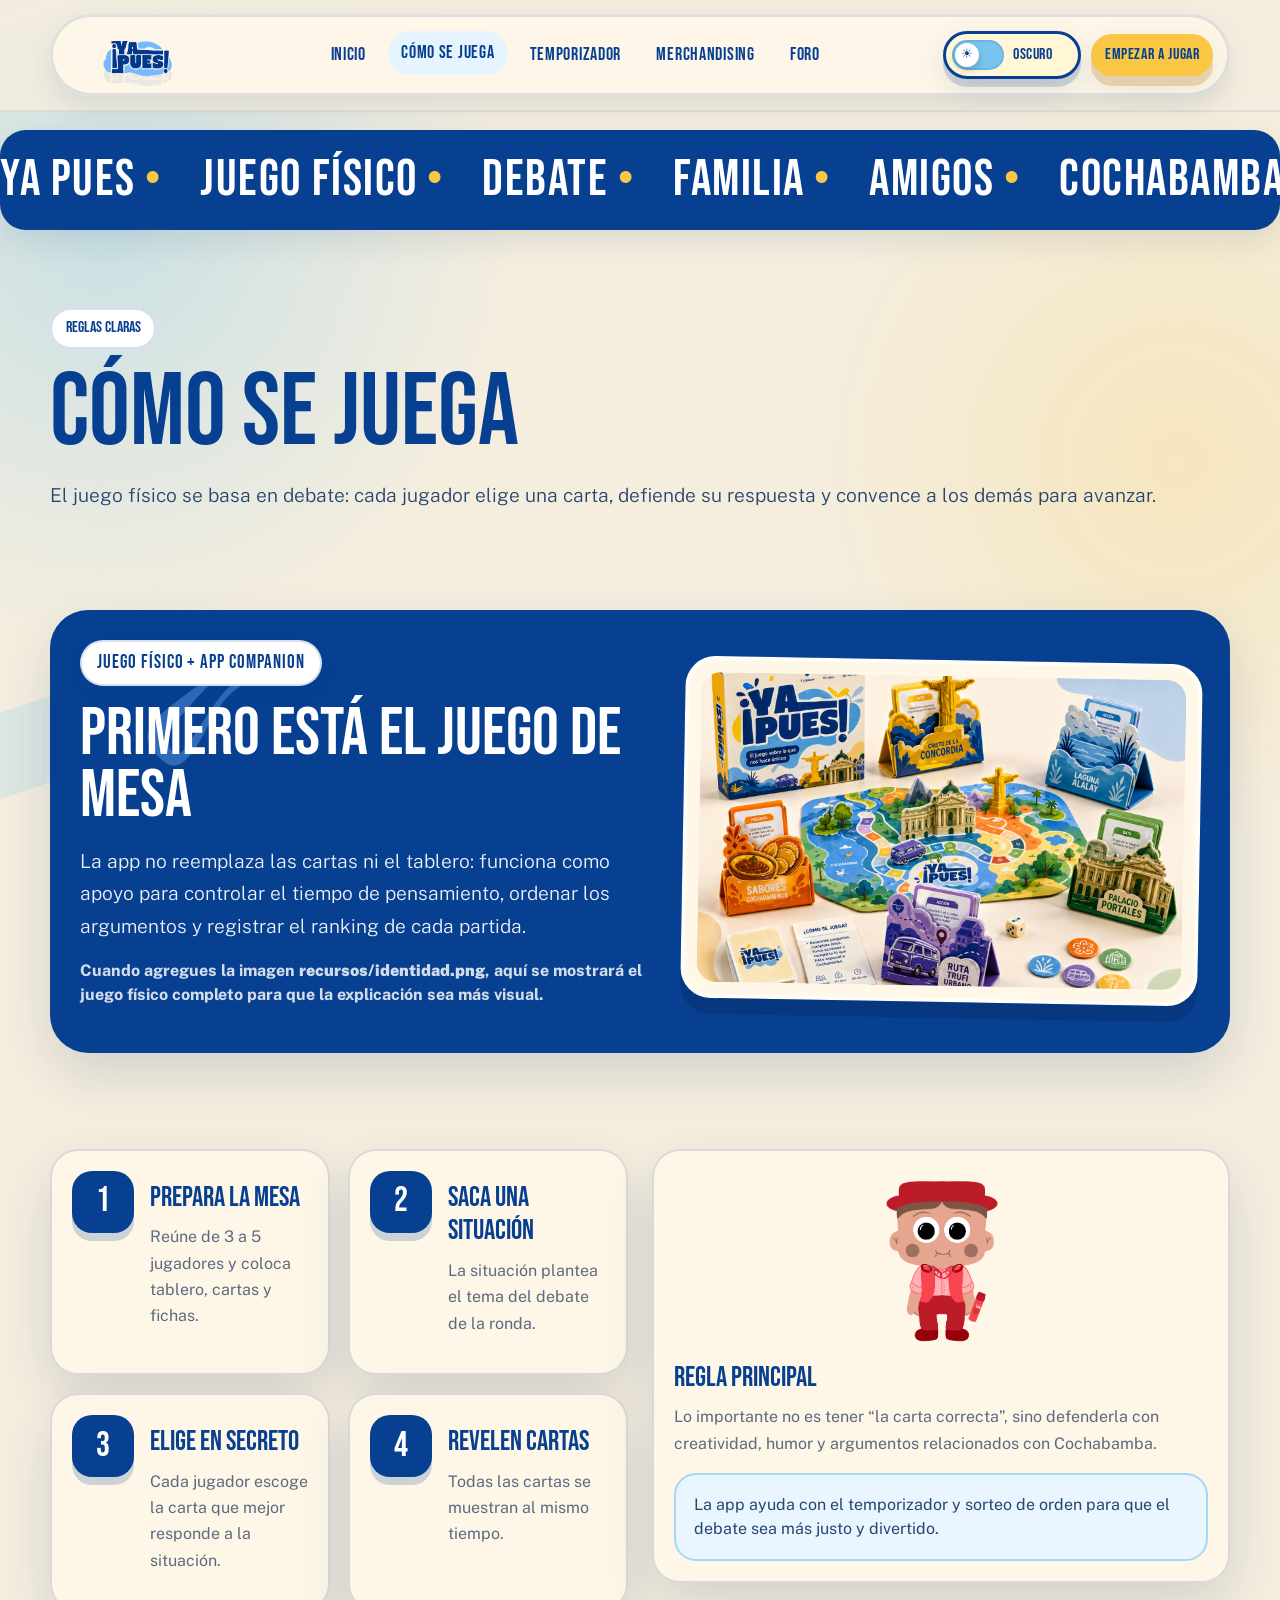
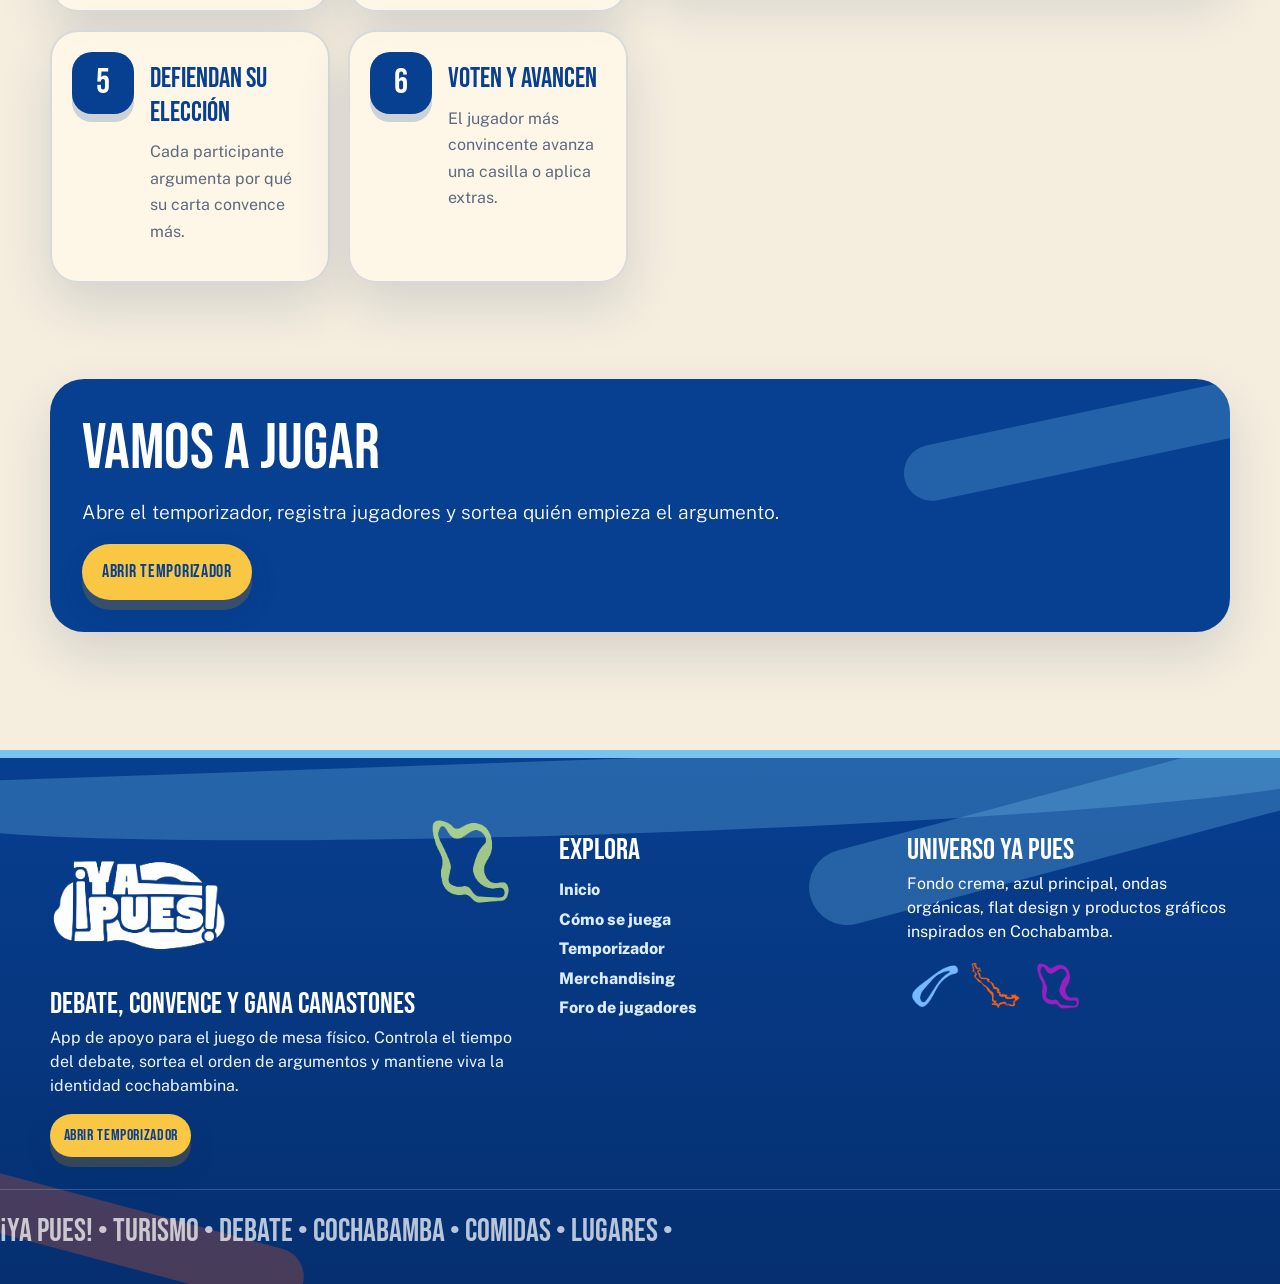
==== como-se-juega.html @ 39120cba "Corrige version final para GitHub Pages" ====
<!DOCTYPE html><html lang="es"><head><meta charset="UTF-8">
<meta name="viewport" content="width=device-width, initial-scale=1.0">
<link rel="icon" type="image/png" href="recursos/favicon.png">
<link href="https://cdn.jsdelivr.net/npm/bootstrap@5.3.3/dist/css/bootstrap.min.css" rel="stylesheet">
<link href="assets/css/style.css" rel="stylesheet">
<link href="assets/css/animations.css" rel="stylesheet">
<link href="assets/css/responsive.css" rel="stylesheet"><title>Cómo se juega | ¡Ya Pues!</title></head><body class="page-bg"><header class="site-header">
  <div class="shell">
    <nav class="navbar-yp" aria-label="Navegación principal">
      <a class="brand" href="index.html"><img src="recursos/logo.png" alt="Logo Ya Pues"></a>
      <button class="menu-toggle" data-menu-toggle type="button" aria-label="Abrir menú">Menú</button>
      <div class="nav-links" data-menu>
        <a class="nav-link-yp" href="index.html">Inicio</a>
        <a class="nav-link-yp" href="como-se-juega.html">Cómo se juega</a>
        <a class="nav-link-yp" href="simulador.html">Temporizador</a>
        <a class="nav-link-yp" href="merchandising.html">Merchandising</a>
        <a class="nav-link-yp" href="foro.html">Foro</a>
      </div>
      <div class="nav-actions">
        <button class="theme-toggle" type="button" data-theme-toggle aria-label="Cambiar modo claro u oscuro">Modo oscuro</button>
        <a class="btn-yp btn-yellow btn-small d-none d-lg-inline-flex" href="simulador.html">Empezar a jugar</a>
      </div>
    </nav>
  </div>
</header><main><div class="word-marquee" aria-hidden="true"><div class="word-marquee__track"><span>Ya Pues</span><span>Juego físico</span><span>Debate</span><span>Familia</span><span>Amigos</span><span>Cochabamba</span><span>Ya Pues</span><span>Juego físico</span><span>Debate</span><span>Familia</span><span>Amigos</span><span>Cochabamba</span></div></div>
<section class="page-hero"><div class="shell"><span class="breadcrumb-pill">Reglas claras</span><h1 class="title-xl">Cómo se juega</h1><p class="lead">El juego físico se basa en debate: cada jugador elige una carta, defiende su respuesta y convence a los demás para avanzar.</p></div></section>
<section class="section-tight rules-physical-showcase scroll-reveal">
  <div class="shell">
    <div class="rules-showcase-card">
      <div class="rules-showcase-copy">
        <span class="kicker">Juego físico + app companion</span>
        <h2 class="section-title">Primero está el juego de mesa</h2>
        <p class="lead">La app no reemplaza las cartas ni el tablero: funciona como apoyo para controlar el tiempo de pensamiento, ordenar los argumentos y registrar el ranking de cada partida.</p>
        <p class="mini-copy-dark">Cuando agregues la imagen <strong>recursos/identidad.png</strong>, aquí se mostrará el juego físico completo para que la explicación sea más visual.</p>
      </div>
      <figure class="identity-game-preview">
        <img src="/recursos/identidad.png" alt="Imagen del juego físico Ya Pues" onerror="this.onerror=null;this.src='recursos/portanaipes1.png';this.classList.add('fallback-game-image')">
      </figure>
    </div>
  </div>
</section>
<section class="section-tight"><div class="shell grid-2 align-items-start">
  <div class="steps scroll-reveal">
    <article class="step-card card-yp"><div class="step-number">1</div><div><h3>Prepara la mesa</h3><p>Reúne de 3 a 5 jugadores y coloca tablero, cartas y fichas.</p></div></article><article class="step-card card-yp"><div class="step-number">2</div><div><h3>Saca una situación</h3><p>La situación plantea el tema del debate de la ronda.</p></div></article><article class="step-card card-yp"><div class="step-number">3</div><div><h3>Elige en secreto</h3><p>Cada jugador escoge la carta que mejor responde a la situación.</p></div></article><article class="step-card card-yp"><div class="step-number">4</div><div><h3>Revelen cartas</h3><p>Todas las cartas se muestran al mismo tiempo.</p></div></article><article class="step-card card-yp"><div class="step-number">5</div><div><h3>Defiendan su elección</h3><p>Cada participante argumenta por qué su carta convence más.</p></div></article><article class="step-card card-yp"><div class="step-number">6</div><div><h3>Voten y avancen</h3><p>El jugador más convincente avanza una casilla o aplica extras.</p></div></article>
  </div>
  <aside class="card-yp scroll-reveal delay-2">
    <img src="recursos/personajes (2).png" alt="Personaje Carnavalito" style="height:180px;object-fit:contain;margin:auto">
    <h3>Regla principal</h3><p>Lo importante no es tener “la carta correcta”, sino defenderla con creatividad, humor y argumentos relacionados con Cochabamba.</p>
    <div class="helper-note mt-3">La app ayuda con el temporizador y sorteo de orden para que el debate sea más justo y divertido.</div>
  </aside>
</div></section>
<section class="section-tight"><div class="shell"><div class="cta-panel scroll-reveal"><h2>Vamos a jugar</h2><p class="lead text-white">Abre el temporizador, registra jugadores y sortea quién empieza el argumento.</p><a class="btn-yp btn-yellow" href="simulador.html">Abrir temporizador</a></div></div></section>
</main><footer class="site-footer footer-boost">
  <div class="footer-wave" aria-hidden="true"></div>
  <div class="shell footer-grid">
    <div class="footer-brand-block">
      <img class="footer-logo" src="recursos/logo-blanco.png" alt="Logo Ya Pues blanco">
      <div class="footer-title">Debate, convence y gana canastones</div>
      <p>App de apoyo para el juego de mesa físico. Controla el tiempo del debate, sortea el orden de argumentos y mantiene viva la identidad cochabambina.</p>
      <a class="btn-yp btn-yellow btn-small" href="simulador.html">Abrir temporizador</a>
    </div>
    <div>
      <div class="footer-title">Explora</div>
      <a class="footer-link" href="index.html">Inicio</a>
      <a class="footer-link" href="como-se-juega.html">Cómo se juega</a>
      <a class="footer-link" href="simulador.html">Temporizador</a>
      <a class="footer-link" href="merchandising.html">Merchandising</a>
      <a class="footer-link" href="foro.html">Foro de jugadores</a>
    </div>
    <div>
      <div class="footer-title">Universo Ya Pues</div>
      <p>Fondo crema, azul principal, ondas orgánicas, flat design y productos gráficos inspirados en Cochabamba.</p>
      <div class="footer-social">
        <img class="mini-shape" src="recursos/recursos-formas (11).png" alt="Forma celeste">
        <img class="mini-shape" src="recursos/recursos-formas (24).png" alt="Forma naranja">
        <img class="mini-shape" src="recursos/recursos-formas (12).png" alt="Forma morada">
      </div>
    </div>
  </div>
  <div class="footer-marquee" aria-hidden="true"><span>¡YA PUES! • TURISMO • DEBATE • COCHABAMBA • COMIDAS • LUGARES • </span></div>
</footer><script src="assets/js/ui.js"></script><script src="assets/js/app.js"></script></body></html>
---- assets/css/style.css ----
@import url('https://fonts.googleapis.com/css2?family=Bebas+Neue&family=Public+Sans:wght@400;500;600;700;800;900&display=swap');
@font-face{font-family:'Order Snack';src:url('../fonts/OrderSnack.ttf') format('truetype');font-display:swap;}
:root{
  --cream:#f5eedf; --paper:#fff8e9; --blue:#073f91; --blue2:#1f75d5; --sky:#77c5ee;
  --yellow:#f9c743; --orange:#ef5c22; --red:#da271d; --green:#0c6a40; --purple:#8d36c6;
  --ink:#13233d; --muted:#5d6980; --line:rgba(7,63,145,.16);
  --shadow:0 22px 52px rgba(12,45,90,.14); --soft:0 12px 30px rgba(12,45,90,.1);
  --title:'Order Snack','Bebas Neue',Impact,sans-serif; --sub:'Bebas Neue',sans-serif; --body:'Public Sans',system-ui,sans-serif;
}
*{box-sizing:border-box} html{scroll-behavior:smooth} body{margin:0;font-family:var(--body);color:var(--ink);background:var(--cream);overflow-x:hidden;background-image:radial-gradient(circle at 8% 8%,rgba(119,197,238,.34),transparent 26rem),radial-gradient(circle at 92% 16%,rgba(249,199,67,.21),transparent 24rem)}
a{text-decoration:none;color:inherit} img{max-width:100%;display:block}.shell{width:min(1180px,calc(100% - 34px));margin:auto}.section{padding:84px 0;position:relative}.section-tight{padding:48px 0}.page-bg{position:relative}.page-bg:before,.page-bg:after{content:'';position:fixed;z-index:-1;border-radius:999px;opacity:.2;pointer-events:none}.page-bg:before{width:520px;height:82px;background:var(--sky);left:-190px;top:24%;transform:rotate(-18deg)}.page-bg:after{width:620px;height:82px;background:var(--blue);right:-230px;bottom:8%;transform:rotate(-14deg);opacity:.12}
.site-header{position:sticky;top:0;z-index:50;padding:14px 0;background:rgba(245,238,223,.84);backdrop-filter:blur(14px);border-bottom:2px solid rgba(7,63,145,.08)}.navbar-yp{display:flex;align-items:center;gap:18px;justify-content:space-between;background:rgba(255,248,233,.9);border:3px solid rgba(7,63,145,.12);border-radius:999px;padding:10px 14px;box-shadow:var(--soft)}.brand img{width:140px;height:56px;object-fit:contain}.nav-links{display:flex;align-items:center;gap:8px;flex-wrap:wrap}.nav-link-yp{font-family:var(--sub);font-size:1.12rem;letter-spacing:.04em;color:var(--blue);padding:.55rem .85rem;border-radius:999px;transition:.2s}.nav-link-yp:hover,.nav-link-yp.active{background:#e6f4ff;transform:translateY(-2px)}.menu-toggle{display:none;border:0;border-radius:18px;background:var(--blue);color:#fff;font-family:var(--sub);padding:.65rem .9rem}.btn-yp{display:inline-flex;align-items:center;justify-content:center;gap:.5rem;border:0;border-radius:999px;padding:.9rem 1.25rem;font-family:var(--sub);font-size:1.12rem;letter-spacing:.04em;cursor:pointer;transition:.22s;color:white;background:var(--blue);box-shadow:0 10px 0 rgba(7,63,145,.18),var(--soft)}.btn-yp:hover{transform:translateY(-4px);color:white}.btn-yellow{background:var(--yellow);color:var(--blue);box-shadow:0 10px 0 rgba(190,130,12,.25),var(--soft)}.btn-purple{background:var(--purple)}.btn-orange{background:var(--orange)}.btn-green{background:var(--green)}.btn-outline-yp{background:white;color:var(--blue);border:2px solid var(--line);box-shadow:0 8px 0 rgba(7,63,145,.08)}.btn-small{padding:.6rem .85rem;font-size:.98rem}
.kicker{display:inline-flex;align-items:center;gap:.5rem;border-radius:999px;background:white;border:2px solid var(--line);box-shadow:0 8px 20px rgba(7,63,145,.08);color:var(--blue);font-family:var(--sub);font-size:1.18rem;letter-spacing:.05em;text-transform:uppercase;padding:.45rem .95rem}.title-xl,.section-title{font-family:var(--title);color:var(--blue);line-height:.92;text-transform:uppercase;margin:18px 0}.title-xl{font-size:clamp(3.2rem,8vw,8rem)}.section-title{font-size:clamp(2.4rem,5.2vw,5rem)}.lead{font-size:clamp(1rem,1.5vw,1.2rem);line-height:1.7;color:#26466f}.text-muted-yp{color:var(--muted)}
.hero{position:relative;min-height:calc(100vh - 105px);display:grid;align-items:center;padding:68px 0 52px}.hero-grid{display:grid;grid-template-columns:1fr .9fr;gap:42px;align-items:center}.hero-logo{width:min(510px,90%);margin:8px 0 8px}.hero-actions{display:flex;flex-wrap:wrap;gap:14px;margin:26px 0}.quick-facts{display:grid;grid-template-columns:repeat(4,1fr);gap:12px}.fact-card,.card-yp{background:rgba(255,248,233,.9);border:2px solid var(--line);border-radius:28px;box-shadow:var(--shadow);padding:20px}.fact-card strong{font-family:var(--sub);font-size:1.5rem;color:var(--blue);display:block}.fact-card span{font-size:.92rem;color:var(--muted)}.hero-art{position:relative;min-height:520px}.art-board{position:absolute;inset:20px 0 0 0;border:3px solid var(--line);border-radius:42px;background:linear-gradient(140deg,rgba(119,197,238,.28),rgba(255,248,233,.85));box-shadow:var(--shadow);overflow:hidden}.art-board:before{content:'';position:absolute;width:460px;height:70px;border-radius:999px;background:rgba(119,197,238,.48);right:-90px;top:50px;transform:rotate(-16deg)}.art-logo{position:absolute;width:52%;right:40px;top:64px;filter:drop-shadow(0 16px 18px rgba(7,63,145,.18))}.hero-character{position:absolute;width:150px;left:30px;bottom:44px;filter:drop-shadow(0 16px 18px rgba(7,63,145,.2))}.hero-form{position:absolute;filter:drop-shadow(0 12px 14px rgba(7,63,145,.15));animation:floaty 4s ease-in-out infinite}.f1{width:130px;left:50px;top:50px}.f2{width:120px;right:75px;bottom:52px;animation-delay:.7s}.f3{width:150px;left:185px;bottom:130px;animation-delay:1.2s}.floating-card{position:absolute;background:var(--paper);border:3px solid var(--blue);border-radius:24px;padding:16px;width:190px;box-shadow:0 12px 0 rgba(7,63,145,.14),var(--soft)}.floating-card h4{font-family:var(--sub);color:var(--blue);font-size:1.45rem}.floating-card p{font-size:.9rem;color:var(--muted);margin:0}.fc1{left:80px;top:170px;transform:rotate(-8deg);border-color:var(--orange)}.fc2{right:65px;bottom:135px;transform:rotate(7deg);border-color:var(--green)}
.grid-2{display:grid;grid-template-columns:repeat(2,minmax(0,1fr));gap:24px}.grid-3{display:grid;grid-template-columns:repeat(3,minmax(0,1fr));gap:22px}.grid-4{display:grid;grid-template-columns:repeat(4,minmax(0,1fr));gap:18px}.feature-card{min-height:210px;position:relative;overflow:hidden}.feature-card:after{content:'';position:absolute;width:130px;height:26px;background:var(--sky);opacity:.28;border-radius:999px;right:-38px;top:28px;transform:rotate(-15deg)}.feature-card .num{font-family:var(--title);font-size:3.1rem;color:var(--orange);line-height:1}.feature-card h3,.card-yp h3{font-family:var(--sub);font-size:1.75rem;color:var(--blue);margin:10px 0}.feature-card p,.card-yp p{line-height:1.65;color:var(--muted)}.wave-strip{position:relative;overflow:hidden}.wave-strip:before{content:'';position:absolute;left:-50px;right:-50px;height:58px;border-radius:999px;background:var(--sky);opacity:.45;top:12px;transform:rotate(-2deg)}
.person-strip{display:flex;gap:18px;align-items:end;flex-wrap:wrap}.person-chip{background:white;border:2px solid var(--line);border-radius:28px;padding:14px;box-shadow:var(--soft);width:150px;text-align:center;transition:.25s}.person-chip:hover{transform:translateY(-8px) rotate(-2deg)}.person-chip img{height:125px;object-fit:contain;margin:auto}.person-chip strong{font-family:var(--sub);color:var(--blue);font-size:1.25rem}.products-showcase{display:grid;grid-template-columns:1.2fr 1fr 1fr;gap:18px}.product-card{position:relative;overflow:hidden;background:white;border-radius:28px;border:2px solid var(--line);box-shadow:var(--soft);padding:14px}.product-card img{width:100%;height:190px;object-fit:cover;border-radius:20px}.product-card.big img{height:410px}.product-card h3{font-family:var(--sub);color:var(--blue);font-size:1.6rem;margin:12px 6px 4px}.product-card p{color:var(--muted);margin:0 6px 10px;font-size:.95rem}.card-back-grid{display:grid;grid-template-columns:repeat(4,1fr);gap:16px}.card-back{min-height:230px;border-radius:26px;box-shadow:0 12px 0 rgba(7,63,145,.16),var(--soft);border:3px solid white;display:grid;place-items:center;text-align:center;padding:18px;color:white;position:relative;overflow:hidden}.card-back:before{content:'';position:absolute;inset:14px;border:2px dashed rgba(255,255,255,.45);border-radius:18px}.card-back img{width:130px;margin:auto;position:relative;z-index:1}.card-back h4{font-family:var(--sub);font-size:1.5rem;position:relative;z-index:1}.back-situacion{background:var(--blue)}.back-comida{background:var(--orange)}.back-lugar{background:var(--green)}.back-extra{background:var(--yellow);color:var(--blue)}
.page-hero{padding:78px 0 34px}.breadcrumb-pill{display:inline-flex;align-items:center;border-radius:999px;border:2px solid var(--line);background:white;color:var(--blue);font-family:var(--sub);padding:.4rem .85rem}.steps{display:grid;grid-template-columns:repeat(2,minmax(0,1fr));gap:18px}.step-card{display:grid;grid-template-columns:auto 1fr;gap:16px;align-items:start}.step-number{width:62px;height:62px;border-radius:20px;background:var(--blue);color:#fff;display:grid;place-items:center;font-family:var(--title);font-size:2.2rem;box-shadow:0 8px 0 rgba(7,63,145,.2)}.cta-panel{background:var(--blue);color:white;border-radius:34px;padding:32px;position:relative;overflow:hidden;box-shadow:var(--shadow)}.cta-panel:before{content:'';position:absolute;width:420px;height:56px;background:rgba(119,197,238,.25);border-radius:999px;right:-90px;top:28px;transform:rotate(-12deg)}.cta-panel h2{font-family:var(--title);font-size:clamp(2.5rem,5vw,5rem);position:relative}.cta-panel p,.cta-panel a{position:relative}
/* Temporizador */.sim-layout-clean{display:grid;grid-template-columns:360px 1fr;gap:24px;align-items:start}.control-card{position:sticky;top:118px}.form-label{font-family:var(--sub);font-size:1.12rem;color:var(--blue)}.form-control,.form-select,textarea.form-control{border:2px solid var(--line);border-radius:18px;background:rgba(255,255,255,.92);padding:.85rem 1rem;font-family:var(--body)}.form-control:focus,.form-select:focus{border-color:var(--blue2);box-shadow:0 0 0 .24rem rgba(31,117,213,.14)}.player-input-card{display:grid;grid-template-columns:64px 1fr;gap:12px;align-items:center;background:white;border:2px solid var(--line);border-radius:22px;padding:12px;margin-bottom:12px}.player-input-card img{width:58px;height:58px;object-fit:contain}.timer-stage{background:var(--blue);color:white;border-radius:38px;min-height:370px;display:grid;place-items:center;text-align:center;box-shadow:var(--shadow);position:relative;overflow:hidden;padding:30px}.timer-stage:before{content:'';position:absolute;width:560px;height:70px;border-radius:999px;background:rgba(119,197,238,.22);right:-150px;bottom:38px;transform:rotate(-18deg)}.timer-stage:after{content:'';position:absolute;width:360px;height:54px;border-radius:999px;background:rgba(249,199,67,.22);left:-110px;top:54px;transform:rotate(22deg)}.speaker-avatar{width:128px;height:128px;object-fit:contain;margin:auto;filter:drop-shadow(0 18px 18px rgba(0,0,0,.2));position:relative;z-index:1}.timer-label,.speaker-name,.timer-time{position:relative;z-index:1}.timer-label{font-family:var(--sub);font-size:1.35rem;color:#dff0ff}.speaker-name{font-family:var(--title);font-size:clamp(2rem,5vw,4.6rem);color:var(--yellow);text-transform:uppercase;line-height:.95;margin:6px 0}.timer-time{font-family:var(--title);font-size:clamp(4.5rem,10vw,8.5rem);line-height:.85}.timer-buttons{display:flex;gap:10px;justify-content:center;flex-wrap:wrap;position:relative;z-index:1}.turn-list{display:grid;gap:10px}.turn-item{display:grid;grid-template-columns:auto 1fr auto;align-items:center;gap:12px;background:white;border:2px solid var(--line);border-radius:20px;padding:12px}.turn-item img{width:46px;height:46px;object-fit:contain}.turn-badge{font-family:var(--sub);background:#e8f5ff;color:var(--blue);border-radius:999px;padding:.25rem .6rem}.ranking-list{display:grid;gap:10px}.rank-row{display:flex;justify-content:space-between;align-items:center;gap:12px;background:white;border:2px solid var(--line);border-radius:18px;padding:12px 14px}.rank-row strong{color:var(--blue)}.round-log{max-height:220px;overflow:auto;display:grid;gap:8px}.log-item{background:white;border-left:6px solid var(--sky);border-radius:14px;padding:10px;color:var(--muted);font-size:.92rem}.helper-note{background:#eaf6ff;border:2px solid rgba(119,197,238,.6);border-radius:22px;padding:18px;color:#26466f}.winner-buttons{display:flex;flex-wrap:wrap;gap:10px}.confetti-piece{position:absolute;width:12px;height:22px;border-radius:8px;animation:confettiFall 1.8s ease-in forwards;z-index:10}
/* Foro */.forum-layout{display:grid;grid-template-columns:390px 1fr;gap:24px}.filter-bar{display:flex;flex-wrap:wrap;gap:10px;margin:18px 0}.filter-btn{border:2px solid var(--line);background:white;color:var(--blue);border-radius:999px;padding:.65rem 1rem;font-family:var(--sub);cursor:pointer}.filter-btn.active,.filter-btn:hover{background:var(--blue);color:white}.comments-grid{display:grid;grid-template-columns:repeat(2,minmax(0,1fr));gap:18px}.comment-card{border-left:10px solid var(--purple);position:relative}.reaction-row{display:flex;gap:8px;flex-wrap:wrap;margin-top:12px}.react-btn{border:0;background:#edf7ff;color:var(--blue);font-weight:800;border-radius:999px;padding:.45rem .7rem}.empty-state{text-align:center;padding:28px;color:var(--muted);background:white;border-radius:24px;border:2px dashed var(--line)}.badge-yp{display:inline-flex;border-radius:999px;background:#eaf5ff;color:var(--blue);font-family:var(--sub);padding:.35rem .7rem}
.site-footer{margin-top:70px;padding:52px 0;background:var(--blue);color:white;position:relative;overflow:hidden}.site-footer:before,.site-footer:after{content:'';position:absolute;border-radius:999px;opacity:.28}.site-footer:before{width:610px;height:76px;background:var(--sky);right:-130px;top:22px;transform:rotate(-15deg)}.site-footer:after{width:420px;height:58px;background:var(--orange);left:-110px;bottom:25px;transform:rotate(15deg)}.footer-grid{display:grid;grid-template-columns:1.2fr .8fr .8fr;gap:24px;position:relative;z-index:1}.footer-logo{width:150px;margin-bottom:14px}.footer-title{font-family:var(--sub);font-size:1.55rem}.footer-link{display:block;color:#dcecff;margin:.35rem 0}.footer-link:hover{color:var(--yellow)}.footer-social{display:flex;gap:10px;margin-top:12px}.mini-shape{width:52px;height:52px;object-fit:contain;animation:floaty 4s ease-in-out infinite}.scroll-reveal{opacity:0;transform:translateY(36px);transition:opacity .75s ease,transform .75s ease}.scroll-reveal.is-visible{opacity:1;transform:none}@keyframes floaty{0%,100%{transform:translateY(0) rotate(0)}50%{transform:translateY(-12px) rotate(3deg)}}@keyframes confettiFall{0%{transform:translateY(0) rotate(0);opacity:1}100%{transform:translateY(260px) rotate(480deg);opacity:0}}
@media(max-width:991px){.menu-toggle{display:inline-flex}.nav-links{display:none;position:absolute;top:84px;left:17px;right:17px;background:var(--paper);border:2px solid var(--line);border-radius:28px;padding:14px;box-shadow:var(--shadow);flex-direction:column;align-items:stretch}.nav-links.show{display:flex}.nav-link-yp{text-align:center}.hero-grid,.grid-2,.sim-layout-clean,.forum-layout{grid-template-columns:1fr}.quick-facts,.grid-4,.card-back-grid{grid-template-columns:repeat(2,1fr)}.hero-art{min-height:430px}.control-card{position:relative;top:auto}.products-showcase{grid-template-columns:1fr 1fr}.product-card.big{grid-column:1/-1}.footer-grid{grid-template-columns:1fr}.comments-grid{grid-template-columns:1fr}.steps{grid-template-columns:1fr}}
@media(max-width:620px){.shell{width:min(100% - 22px,1180px)}.navbar-yp{border-radius:28px}.brand img{width:110px}.title-xl{font-size:3.25rem}.section{padding:58px 0}.quick-facts,.grid-3,.grid-4,.card-back-grid,.products-showcase{grid-template-columns:1fr}.hero-actions .btn-yp,.btn-yp.w-100-mobile{width:100%}.hero-art{display:none}.timer-time{font-size:4.5rem}.speaker-name{font-size:2.45rem}.person-chip{width:calc(50% - 9px)}}

/* === Ajustes finales: estilo editorial + modo oscuro + navegación app === */
body{transition:background .35s ease,color .35s ease;}
body::before{content:'';position:fixed;inset:0;pointer-events:none;z-index:-1;background:linear-gradient(180deg,rgba(255,255,255,.18),transparent 40%),url('../../recursos/recursos-formas (18).png');background-repeat:no-repeat;background-position:calc(100% - 48px) 180px;background-size:110px;opacity:.28;}
.navbar-yp{display:grid;grid-template-columns:auto 1fr auto;gap:22px;align-items:center;backdrop-filter:blur(10px);}
.brand img{max-height:78px;object-fit:contain;filter:drop-shadow(0 10px 0 rgba(7,63,145,.08));}
.nav-links{justify-self:center;}
.nav-actions{display:flex;align-items:center;gap:10px;justify-self:end;}
.theme-toggle{border:2px solid var(--line);border-radius:999px;background:#fff;color:var(--blue);font-family:var(--sub);font-size:1rem;padding:.55rem .85rem;box-shadow:var(--soft);transition:.25s;white-space:nowrap;}
.theme-toggle:hover{transform:translateY(-2px);background:var(--blue);color:#fff;}
.hero{position:relative;}
.hero::after{content:'';position:absolute;width:230px;height:80px;background:url('../../recursos/recursos-formas (9).png') center/contain no-repeat;right:7%;bottom:4%;opacity:.75;animation:floaty 5s ease-in-out infinite;}
.tourism-card{position:relative;overflow:hidden;background:var(--blue);color:#fff;border-radius:34px;padding:34px;box-shadow:var(--shadow);}
.tourism-card::before{content:'';position:absolute;width:520px;height:70px;background:rgba(119,197,238,.22);border-radius:999px;right:-120px;top:26px;transform:rotate(-14deg)}
.tourism-card h2,.tourism-card p,.tourism-card a{position:relative;z-index:1}.tourism-card h2{font-family:var(--title);font-size:clamp(2.6rem,5vw,5rem);line-height:.92}.tourism-card p{color:#edf7ff;max-width:820px}.tourism-card .tourism-icons{position:relative;z-index:1;display:flex;gap:16px;flex-wrap:wrap;margin-top:18px}.tourism-icon{background:white;border-radius:22px;padding:10px 14px;color:var(--blue);font-weight:900;display:flex;align-items:center;gap:8px}.tourism-icon img{height:42px;width:42px;object-fit:contain}
.merch-cta{display:grid;grid-template-columns:1fr 1.1fr;gap:26px;align-items:center;background:#fff;border:2px solid var(--line);border-radius:36px;padding:26px;box-shadow:var(--shadow);position:relative;overflow:hidden}.merch-cta::before{content:'';position:absolute;inset:auto -120px -70px auto;width:460px;height:90px;background:var(--sky);border-radius:999px;opacity:.32;transform:rotate(-15deg)}.merch-stack{display:grid;grid-template-columns:repeat(2,1fr);gap:14px;position:relative;z-index:1}.merch-stack img{width:100%;height:180px;object-fit:cover;border-radius:22px;border:3px solid white;box-shadow:var(--soft);transition:.3s}.merch-stack img:nth-child(2){transform:translateY(18px) rotate(2deg)}.merch-stack img:nth-child(3){transform:translateY(-10px) rotate(-2deg)}.merch-stack img:hover{transform:translateY(-8px) scale(1.02)}
.products-hero{min-height:360px;display:grid;align-items:center;background:var(--green);border-radius:40px;color:#fff;position:relative;overflow:hidden;padding:42px;box-shadow:var(--shadow);}.products-hero::before{content:'';position:absolute;inset:0;background:url('../../recursos/recursos-formas (11).png') 8% 18%/90px no-repeat,url('../../recursos/recursos-formas (24).png') 88% 70%/130px no-repeat,linear-gradient(135deg,rgba(255,255,255,.08),transparent 55%)}.products-hero>*{position:relative;z-index:1}.products-hero h1{font-family:var(--title);font-size:clamp(3.3rem,8vw,7rem);line-height:.85;color:#fff}.products-gallery{display:grid;grid-template-columns:repeat(4,minmax(0,1fr));gap:18px}.merch-card{background:white;border:2px solid var(--line);box-shadow:var(--soft);border-radius:30px;overflow:hidden;transition:.3s}.merch-card:hover{transform:translateY(-10px);box-shadow:var(--shadow)}.merch-card img{width:100%;height:250px;object-fit:cover}.merch-card .content{padding:18px}.merch-card h3{font-family:var(--sub);color:var(--blue);font-size:1.7rem}.merch-card p{color:var(--muted)}
.site-footer.footer-boost{padding:70px 0 28px;background:linear-gradient(180deg,#073f91 0%,#052f6f 100%);}.footer-wave{position:absolute;left:-5%;right:-5%;top:0;height:75px;background:var(--sky);opacity:.28;border-radius:0 0 50% 50%;transform:rotate(-2deg);}.footer-brand-block{position:relative}.footer-brand-block::after{content:'';position:absolute;width:95px;height:95px;background:url('../../recursos/recursos-formas (45).png') center/contain no-repeat;right:22px;top:-14px;opacity:.8;animation:floaty 4.6s ease-in-out infinite}.footer-marquee{position:relative;z-index:1;margin-top:32px;overflow:hidden;border-top:1px solid rgba(255,255,255,.18);padding-top:18px;color:rgba(255,255,255,.72);font-family:var(--title);font-size:2rem;white-space:nowrap}.footer-marquee span{display:inline-block;animation:marquee 20s linear infinite}@keyframes marquee{from{transform:translateX(0)}to{transform:translateX(-50%)}}
.page-transition{animation:pageIn .55s ease both}@keyframes pageIn{from{opacity:0;transform:translateY(12px)}to{opacity:1;transform:none}}.is-leaving{opacity:.25;transform:scale(.995);transition:.22s ease}
body.dark-mode{--cream:#0f1e3a;--paper:#14284d;--ink:#f2f7ff;--muted:#c4d3e8;--line:rgba(255,255,255,.18);background:#0f1e3a;color:#f2f7ff;background-image:radial-gradient(circle at 10% 10%,rgba(119,197,238,.18),transparent 28rem),radial-gradient(circle at 90% 0,rgba(141,54,198,.18),transparent 28rem)}
body.dark-mode .card-yp,body.dark-mode .navbar-yp,body.dark-mode .fact-card,body.dark-mode .product-card,body.dark-mode .person-chip,body.dark-mode .merch-cta,body.dark-mode .merch-card,body.dark-mode .comment-card,body.dark-mode .empty-state,body.dark-mode .turn-item,body.dark-mode .rank-row,body.dark-mode .log-item{background:#172d55;color:#f2f7ff;border-color:rgba(255,255,255,.16)}
body.dark-mode .lead,body.dark-mode .card-yp p,body.dark-mode .product-card p,body.dark-mode .merch-card p,body.dark-mode .feature-card p{color:#c4d3e8}body.dark-mode .nav-link-yp,body.dark-mode .feature-card h3,body.dark-mode .card-yp h3,body.dark-mode .section-title,body.dark-mode .footer-title{color:#fff}body.dark-mode .theme-toggle{background:#203b6d;color:#fff}body.dark-mode .form-control,body.dark-mode .form-select,body.dark-mode textarea.form-control{background:#0f1e3a;color:#fff;border-color:rgba(255,255,255,.18)}body.dark-mode .back-extra{color:#073f91}.section-title .accent{color:var(--orange)}
@media(max-width:991px){.navbar-yp{grid-template-columns:auto auto;}.nav-actions{grid-column:1/-1;justify-self:stretch;justify-content:space-between}.nav-links{justify-self:stretch}.merch-cta{grid-template-columns:1fr}.products-gallery{grid-template-columns:repeat(2,1fr)}}
@media(max-width:620px){.nav-actions{gap:8px}.theme-toggle{font-size:.9rem;padding:.5rem .7rem}.merch-stack,.products-gallery{grid-template-columns:1fr}.merch-stack img{height:190px}.products-hero{border-radius:28px;padding:28px}.footer-marquee{font-size:1.45rem}}


/* === Refinamientos finales solicitados === */
.theme-switch{
  --switch-bg:#fff7d6;
  position:relative;
  display:inline-flex;
  align-items:center;
  gap:.55rem;
  min-width:138px;
  height:48px;
  padding:.35rem .8rem .35rem .38rem;
  border:3px solid var(--blue);
  border-radius:999px;
  background:var(--switch-bg);
  color:var(--blue);
  font-family:var(--sub);
  letter-spacing:.03em;
  box-shadow:0 8px 0 rgba(7,63,145,.18), var(--soft);
  overflow:hidden;
}
.theme-switch .switch-track{width:52px;height:30px;border-radius:999px;background:var(--sky);display:inline-flex;align-items:center;padding:3px;transition:.35s ease;box-shadow:inset 0 0 0 2px rgba(7,63,145,.12)}
.theme-switch .switch-knob{width:24px;height:24px;border-radius:50%;background:#fff;display:grid;place-items:center;font-size:.82rem;line-height:1;box-shadow:0 3px 7px rgba(0,0,0,.2);transform:translateX(0);transition:.35s cubic-bezier(.2,.9,.3,1.25)}
.theme-switch .switch-text{position:relative;z-index:1;min-width:50px;text-align:left}
.theme-switch:hover{transform:translateY(-2px) rotate(-1deg);background:#fff1a8;color:var(--blue)}
body.dark-mode .theme-switch{--switch-bg:#122650;border-color:#7bc8ff;background:#122650;color:#fff;box-shadow:0 8px 0 rgba(0,0,0,.22), 0 16px 32px rgba(0,0,0,.32)}
body.dark-mode .theme-switch .switch-track{background:#7b36c6;box-shadow:inset 0 0 0 2px rgba(255,255,255,.2)}
body.dark-mode .theme-switch .switch-knob{transform:translateX(22px);background:#f7f0df;color:#122650}
body.dark-mode .brand img, body.dark-mode .hero-logo, body.dark-mode .art-logo{filter:drop-shadow(0 12px 0 rgba(0,0,0,.16))}
body.dark-mode .kicker{background:#0d1a34;color:#fff;border-color:rgba(255,255,255,.18)}
body.dark-mode .title-xl, body.dark-mode .section-title{color:#fff;text-shadow:0 4px 0 rgba(0,0,0,.16)}
body.dark-mode .hero{background:linear-gradient(135deg,#14284d,#0f1e3a)}
body.dark-mode .hero::before{opacity:.22}

.word-marquee{overflow:hidden;border-block:2px solid var(--line);background:var(--blue);color:#fff;margin:18px 0 0;border-radius:26px;box-shadow:var(--soft)}
.word-marquee__track{display:flex;gap:2.4rem;white-space:nowrap;animation:marqueeWords 24s linear infinite;font-family:var(--title);font-size:clamp(1.55rem,4vw,3.2rem);padding:.6rem 0;text-transform:uppercase;letter-spacing:.03em}
.word-marquee__track span{display:inline-flex;align-items:center;gap:.6rem}.word-marquee__track span::after{content:'•';color:var(--yellow)}
.word-marquee--cream{background:var(--paper);color:var(--blue)}
.word-marquee--orange{background:var(--orange);color:#fff;border-color:#fff}
@keyframes marqueeWords{from{transform:translateX(0)}to{transform:translateX(-50%)}}

.person-strip{display:grid;grid-template-columns:repeat(5,minmax(150px,1fr));gap:18px;align-items:stretch}.person-chip{width:auto;min-height:245px;display:flex;flex-direction:column;align-items:center;justify-content:end;background:linear-gradient(180deg,#fff 0%,#fff9ea 100%)}.person-chip img{height:170px;max-width:100%;object-fit:contain;transition:.35s ease}.person-chip:hover img{transform:translateY(-8px) scale(1.06)}.person-chip strong{font-size:1.35rem;margin-top:8px}.person-chip:nth-child(1){border-color:#3fb7e9}.person-chip:nth-child(2){border-color:#e5251a}.person-chip:nth-child(3){border-color:#8732bb}.person-chip:nth-child(4){border-color:#f06117}.person-chip:nth-child(5){border-color:#14562c}
.character-note{margin-top:18px;background:var(--yellow);border:2px solid var(--line);border-radius:24px;padding:14px 18px;font-weight:800;color:var(--blue);box-shadow:var(--soft)}

.footer-marquee span{animation-duration:16s}.site-footer.footer-boost{border-top:8px solid var(--sky)}.footer-logo{width:180px}.footer-title{font-size:1.85rem}.footer-link{font-weight:800;text-decoration:none}.footer-brand-block p{max-width:520px;color:#eef6ff}
body.dark-mode .word-marquee--cream{background:#172d55;color:#fff;border-color:rgba(255,255,255,.18)}
body.dark-mode .person-chip{background:linear-gradient(180deg,#172d55,#122650)}
body.dark-mode .character-note{background:#7b36c6;color:#fff;border-color:rgba(255,255,255,.2)}

@media(max-width:1100px){.person-strip{grid-template-columns:repeat(3,minmax(170px,1fr))}.person-chip img{height:160px}.person-chip{min-height:230px}}
@media(max-width:768px){.person-strip{grid-template-columns:repeat(2,minmax(140px,1fr))}.person-chip{min-height:220px}.person-chip img{height:150px}.word-marquee__track{animation-duration:18s}.nav-actions{flex-wrap:wrap}.theme-switch{min-width:128px;height:44px}}
@media(max-width:430px){.person-strip{grid-template-columns:1fr}.person-chip img{height:185px}.person-chip{min-height:245px}.theme-switch{min-width:118px}.theme-switch .switch-text{font-size:.95rem}.word-marquee{border-radius:18px}}

/* === Ajustes finales: sección de juego físico y modo oscuro legible === */
.tourism-card--split{
  display:grid;
  grid-template-columns:minmax(0,1.05fr) minmax(320px,.95fr);
  gap:28px;
  align-items:center;
  padding:34px;
}
.tourism-copy{position:relative;z-index:2;}
.mini-copy{
  position:relative;
  z-index:2;
  max-width:780px;
  color:rgba(255,255,255,.9);
  font-weight:700;
  margin:12px 0 0;
}
.physical-game-preview{
  position:relative;
  z-index:2;
  margin:0;
  background:rgba(255,255,255,.86);
  border:4px solid rgba(255,255,255,.78);
  border-radius:34px;
  padding:12px;
  box-shadow:0 18px 0 rgba(7,63,145,.18), 0 20px 38px rgba(0,0,0,.18);
  transform:rotate(1.2deg);
  overflow:hidden;
}
.physical-game-preview::before{
  content:'';
  position:absolute;
  width:120px;
  height:120px;
  right:-30px;
  top:-30px;
  background:url('../../recursos/recursos-formas (23).png') center/contain no-repeat;
  opacity:.9;
  pointer-events:none;
}
.physical-game-preview img{
  width:100%;
  height:330px;
  object-fit:cover;
  border-radius:24px;
  background:#fff8e9;
}
.physical-game-preview img.fallback-game-image{object-fit:contain;padding:20px;background:#fff8e9;}
.physical-game-preview figcaption{
  font-family:var(--text);
  font-size:.88rem;
  color:var(--blue);
  font-weight:800;
  margin:10px 6px 2px;
}
.physical-game-section{padding-top:52px;}

body.dark-mode .site-header{
  background:rgba(10,25,52,.92);
  border-bottom-color:rgba(255,255,255,.16);
}
body.dark-mode .navbar-yp{
  background:#14284d !important;
  border-color:rgba(255,255,255,.18) !important;
}
body.dark-mode .nav-link-yp{
  color:#f8fbff !important;
}
body.dark-mode .nav-link-yp:hover,
body.dark-mode .nav-link-yp.active{
  background:#7bc8ff !important;
  color:#073f91 !important;
}
body.dark-mode .menu-toggle{
  background:#7bc8ff;
  color:#073f91;
}
body.dark-mode .btn-outline-yp{
  background:#0f1e3a;
  color:#fff;
  border-color:rgba(255,255,255,.22);
}
body.dark-mode .physical-game-preview{
  background:#172d55;
  border-color:rgba(255,255,255,.18);
  box-shadow:0 18px 0 rgba(0,0,0,.18), 0 20px 38px rgba(0,0,0,.3);
}
body.dark-mode .physical-game-preview figcaption{color:#f2f7ff;}
body.dark-mode .physical-game-preview img{background:#0f1e3a;}

@media(max-width:991px){
  .tourism-card--split{grid-template-columns:1fr;}
  .physical-game-preview img{height:280px;}
}
@media(max-width:620px){
  .tourism-card--split{padding:24px;border-radius:28px;}
  .physical-game-preview{border-radius:26px;transform:none;}
  .physical-game-preview img{height:220px;border-radius:18px;}
  .physical-game-preview figcaption{font-size:.78rem;}
}


/* === Ajuste final solicitado: hero sin espacios vacíos e imagen física en reglas === */
.hero-home-fixed{
  min-height:auto !important;
  padding:42px 0 54px !important;
  display:block !important;
  background:linear-gradient(135deg,rgba(255,248,233,.96),rgba(255,231,133,.35));
  overflow:hidden;
}
.hero-home-fixed::after{display:none !important;}
.hero-main-card{
  position:relative;
  overflow:hidden;
  text-align:center;
  padding:clamp(28px,5vw,58px);
  border:4px solid var(--line);
  border-radius:46px;
  background:
    url('../../recursos/recursos-formas (18).png') 5% 12%/120px no-repeat,
    url('../../recursos/recursos-formas (23).png') 94% 15%/145px no-repeat,
    url('../../recursos/recursos-formas (32).png') 8% 88%/150px no-repeat,
    var(--paper);
  box-shadow:var(--shadow);
}
.hero-main-logo{width:min(430px,82vw);display:block;margin:0 auto 12px;filter:drop-shadow(0 12px 0 rgba(7,63,145,.10));}
.hero-kicker{margin-inline:auto;}
.hero-title-clean{margin:12px auto 0;max-width:980px;line-height:.86;}
.hero-lead-clean{max-width:850px;margin:18px auto 0;}
.hero-actions-centered{justify-content:center;}
.quick-facts-centered{max-width:920px;margin:24px auto 0;}
.hero-character-row{display:flex;justify-content:center;align-items:end;gap:clamp(10px,2vw,24px);margin:28px auto 0;flex-wrap:wrap;}
.hero-character-row img{height:clamp(110px,14vw,185px);object-fit:contain;filter:drop-shadow(0 14px 0 rgba(7,63,145,.10));transition:.35s ease;}
.hero-character-row img:hover{transform:translateY(-9px) rotate(-2deg) scale(1.04);}
.hero-deco-form{position:absolute;pointer-events:none;filter:drop-shadow(0 10px 12px rgba(7,63,145,.12));animation:floaty 4.5s ease-in-out infinite;}
.hero-deco-a{left:7%;top:16%;width:96px;}
.hero-deco-b{right:8%;bottom:25%;width:112px;animation-delay:.8s;}
.hero-deco-c{left:18%;bottom:18%;width:92px;animation-delay:1.4s;}
.rules-showcase-card{display:grid;grid-template-columns:minmax(0,1fr) minmax(300px,.9fr);gap:28px;align-items:center;background:var(--blue);color:#fff;border-radius:38px;padding:30px;box-shadow:var(--shadow);position:relative;overflow:hidden;}
.rules-showcase-card::before{content:'';position:absolute;inset:0;background:url('../../recursos/recursos-formas (11).png') 8% 10%/140px no-repeat,url('../../recursos/recursos-formas (24).png') 88% 86%/180px no-repeat;opacity:.35;pointer-events:none;}
.rules-showcase-copy,.identity-game-preview{position:relative;z-index:1;}
.rules-showcase-copy .section-title{color:#fff;}
.rules-showcase-copy .lead{color:rgba(255,255,255,.92);}
.mini-copy-dark{color:rgba(255,255,255,.82);font-weight:750;}
.identity-game-preview{margin:0;background:#fff8e9;border:4px solid rgba(255,255,255,.7);border-radius:30px;padding:12px;box-shadow:0 16px 0 rgba(0,0,0,.12);transform:rotate(1deg);}
.identity-game-preview img{width:100%;height:310px;object-fit:cover;border-radius:20px;background:#fff8e9;}
.identity-game-preview img.fallback-game-image{object-fit:contain;padding:18px;}
body.dark-mode .hero-home-fixed{background:linear-gradient(135deg,#0f1e3a,#14284d);}
body.dark-mode .hero-main-card{background:url('../../recursos/recursos-formas (18).png') 5% 12%/120px no-repeat,url('../../recursos/recursos-formas (23).png') 94% 15%/145px no-repeat,url('../../recursos/recursos-formas (32).png') 8% 88%/150px no-repeat,#172d55;border-color:rgba(255,255,255,.18);}
body.dark-mode .hero-main-logo{filter:brightness(1.12) drop-shadow(0 12px 0 rgba(0,0,0,.16));}
body.dark-mode .rules-showcase-card{background:#172d55;border:2px solid rgba(255,255,255,.14);}
@media(max-width:991px){.quick-facts-centered{grid-template-columns:repeat(2,1fr)}.rules-showcase-card{grid-template-columns:1fr}.identity-game-preview img{height:270px}}
@media(max-width:620px){.hero-main-card{border-radius:30px;padding:26px 16px}.quick-facts-centered{grid-template-columns:1fr}.hero-character-row img{height:135px}.hero-deco-form{opacity:.45}.rules-showcase-card{padding:22px;border-radius:28px}.identity-game-preview{transform:none}.identity-game-preview img{height:220px}}
---- assets/css/animations.css ----
.enter-screen{animation:slideUp .7s ease both}.delay-1{animation-delay:.12s}.delay-2{animation-delay:.24s}.delay-3{animation-delay:.36s}.pulse-soft{animation:pulseSoft 2.3s ease-in-out infinite}.card-hover{transition:transform .24s ease,box-shadow .24s ease}.card-hover:hover{transform:translateY(-8px) rotate(-1deg);box-shadow:0 26px 55px rgba(12,45,90,.18)}.flip-in{animation:flipIn .55s ease both}@keyframes slideUp{from{opacity:0;transform:translateY(32px)}to{opacity:1;transform:none}}@keyframes pulseSoft{0%,100%{transform:scale(1)}50%{transform:scale(1.045)}}@keyframes flipIn{from{transform:rotateY(90deg);opacity:0}to{transform:rotateY(0);opacity:1}}
---- assets/css/responsive.css ----
/* Responsive principal incluido en style.css para mantener el sistema compacto. */
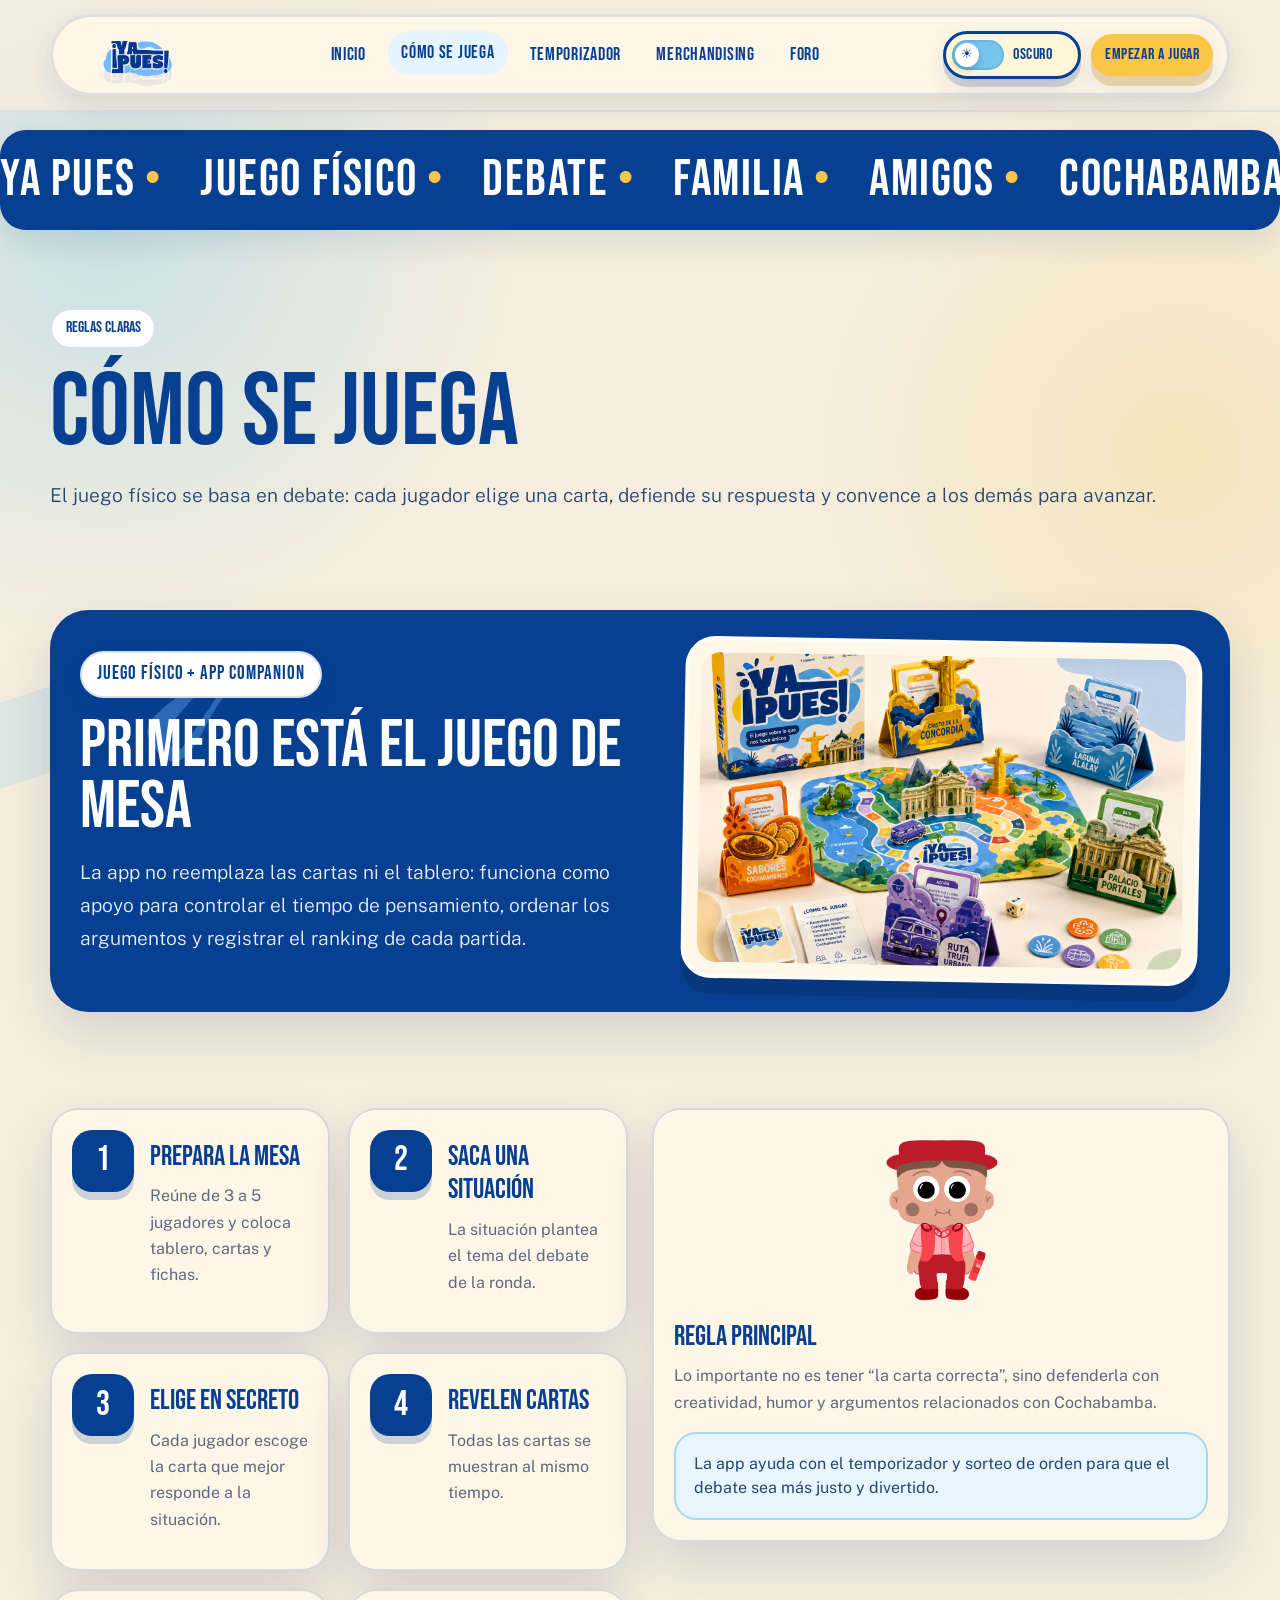
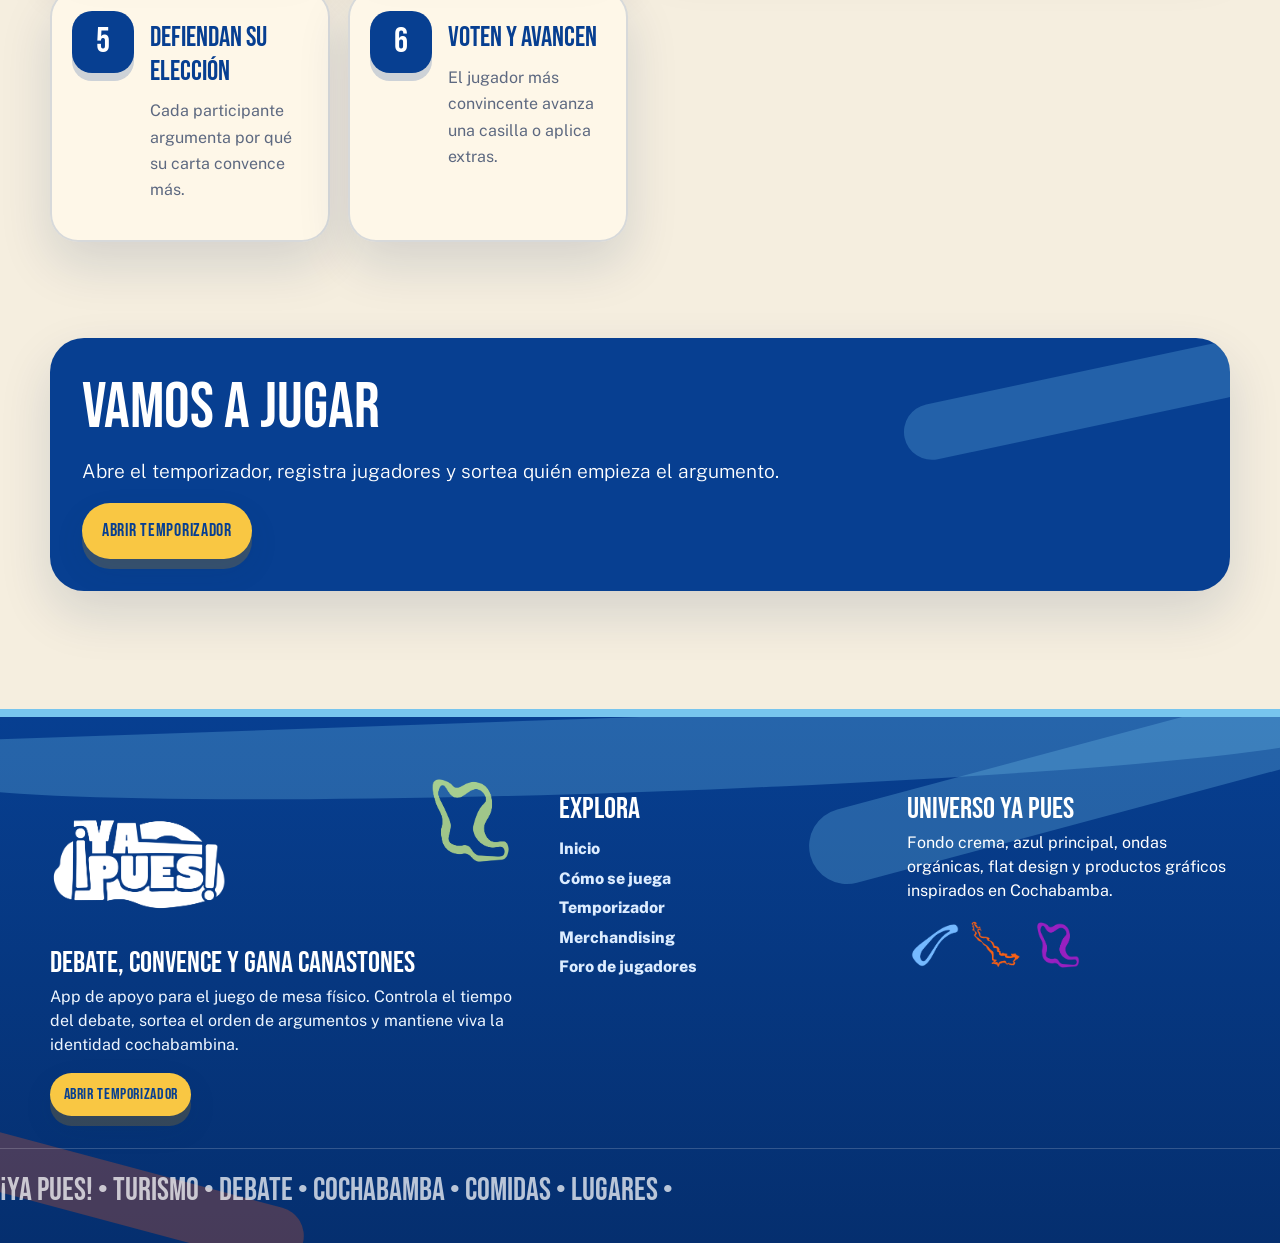
==== commit e3ff6919: "Guarda corrección en como-se-juega.html" ====
--- a/como-se-juega.html
+++ b/como-se-juega.html
@@ -1,6 +1,6 @@
 <!DOCTYPE html><html lang="es"><head><meta charset="UTF-8">
 <meta name="viewport" content="width=device-width, initial-scale=1.0">
-<link rel="icon" type="image/png" href="recursos/favicon.png">
+<link rel="icon" type="image/png" href="recursos/logo-blanco.png">
 <link href="https://cdn.jsdelivr.net/npm/bootstrap@5.3.3/dist/css/bootstrap.min.css" rel="stylesheet">
 <link href="assets/css/style.css" rel="stylesheet">
 <link href="assets/css/animations.css" rel="stylesheet">
@@ -30,11 +30,9 @@
       <div class="rules-showcase-copy">
         <span class="kicker">Juego físico + app companion</span>
         <h2 class="section-title">Primero está el juego de mesa</h2>
-        <p class="lead">La app no reemplaza las cartas ni el tablero: funciona como apoyo para controlar el tiempo de pensamiento, ordenar los argumentos y registrar el ranking de cada partida.</p>
-        <p class="mini-copy-dark">Cuando agregues la imagen <strong>recursos/identidad.png</strong>, aquí se mostrará el juego físico completo para que la explicación sea más visual.</p>
-      </div>
+        <p class="lead">La app no reemplaza las cartas ni el tablero: funciona como apoyo para controlar el tiempo de pensamiento, ordenar los argumentos y registrar el ranking de cada partida.</p>      </div>
       <figure class="identity-game-preview">
-        <img src="/recursos/identidad.png" alt="Imagen del juego físico Ya Pues" onerror="this.onerror=null;this.src='recursos/portanaipes1.png';this.classList.add('fallback-game-image')">
+        <img src="recursos/identidad.png" alt="Imagen del juego físico Ya Pues" onerror="this.onerror=null;this.src='recursos/portanaipes1.png';this.classList.add('fallback-game-image')">
       </figure>
     </div>
   </div>
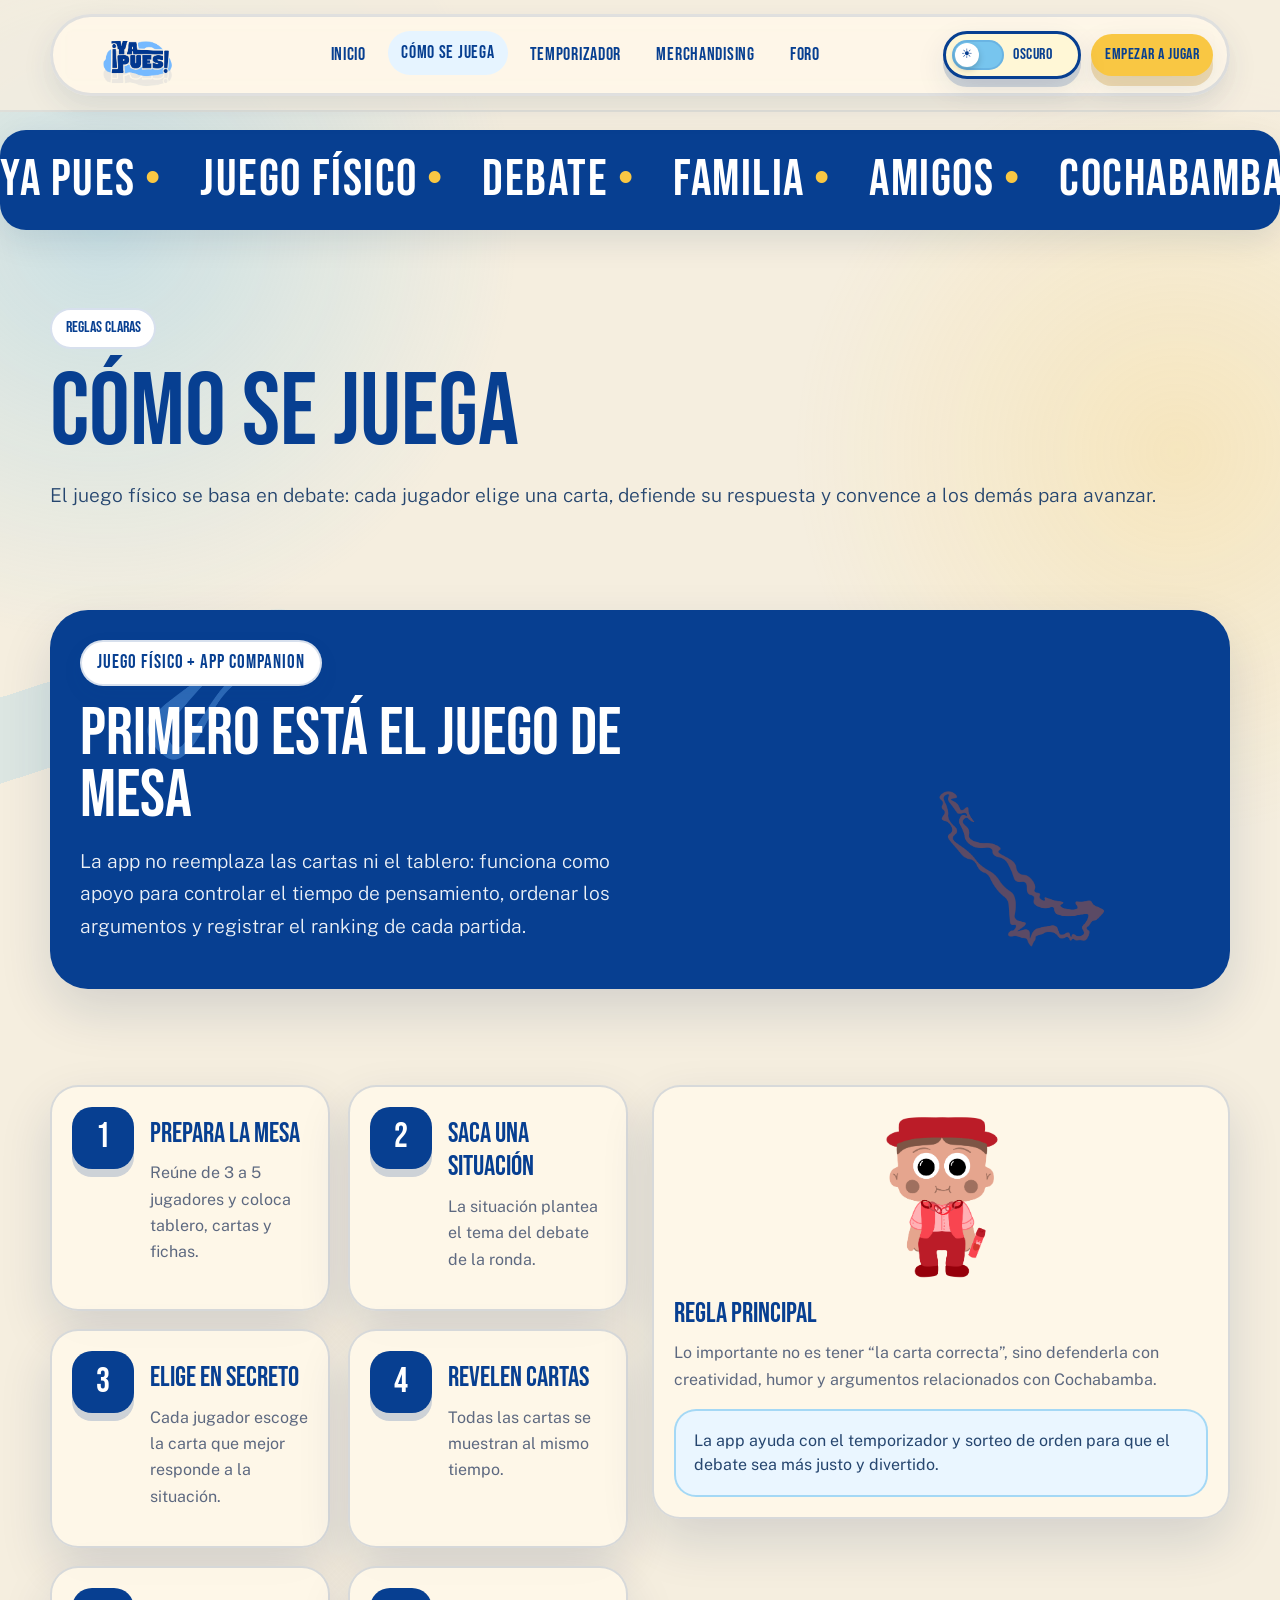
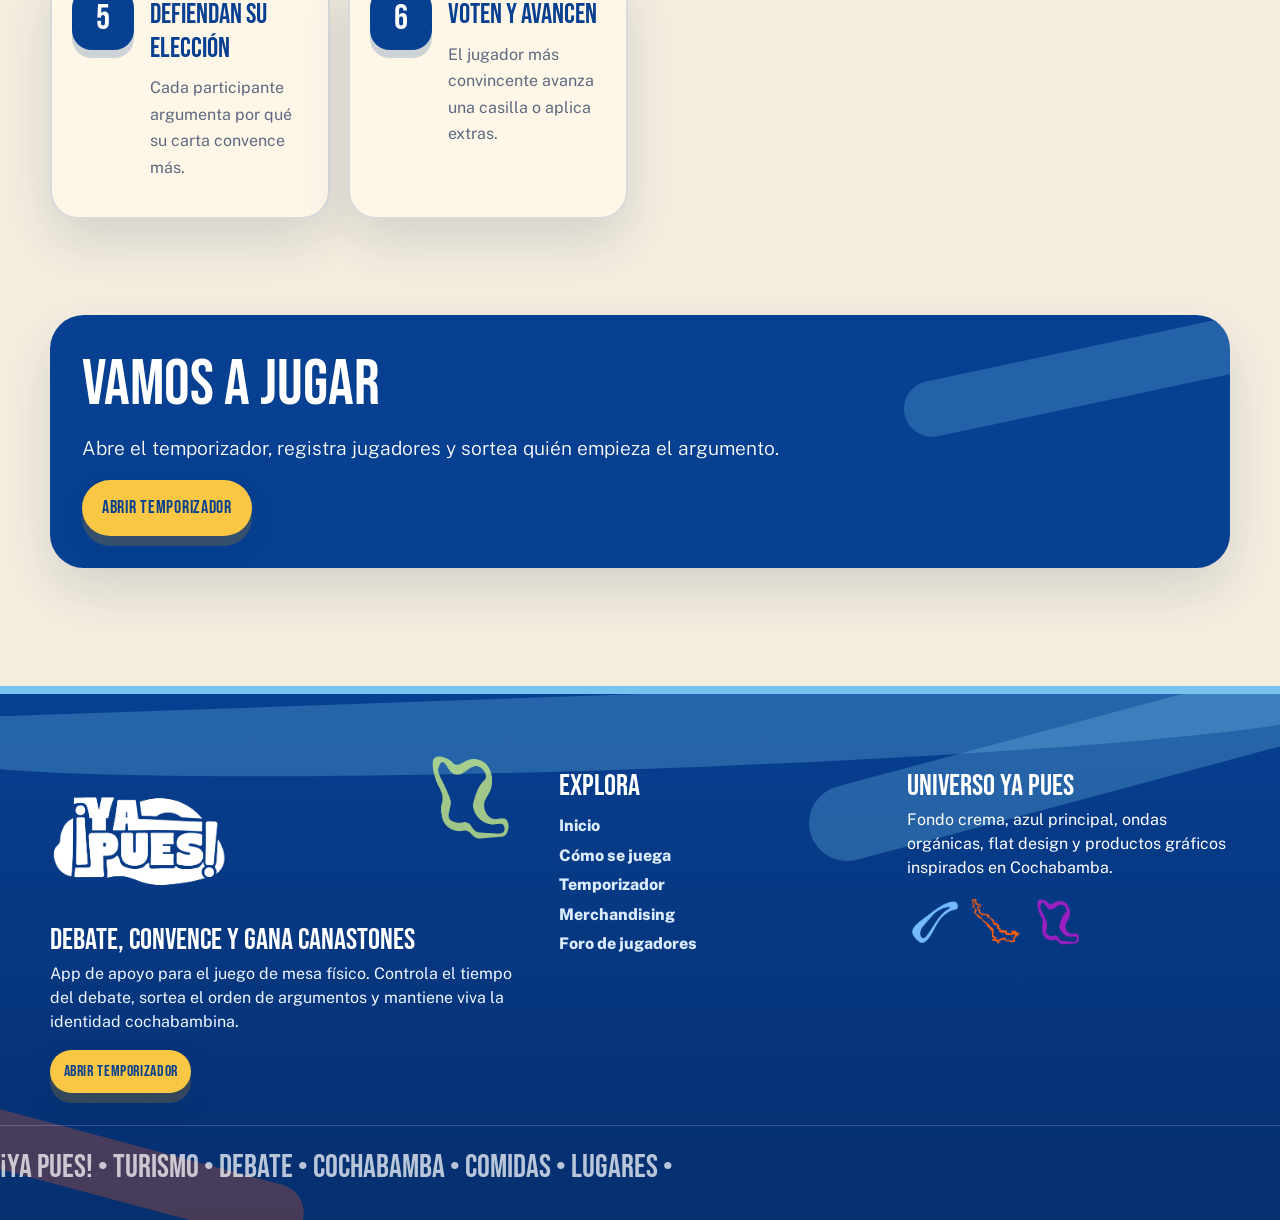
==== commit a49e6cf6: "Elimina vista previa de identidad.png en como-se-juega" ====
--- a/como-se-juega.html
+++ b/como-se-juega.html
@@ -30,10 +30,8 @@
       <div class="rules-showcase-copy">
         <span class="kicker">Juego físico + app companion</span>
         <h2 class="section-title">Primero está el juego de mesa</h2>
-        <p class="lead">La app no reemplaza las cartas ni el tablero: funciona como apoyo para controlar el tiempo de pensamiento, ordenar los argumentos y registrar el ranking de cada partida.</p>      </div>
-      <figure class="identity-game-preview">
-        <img src="recursos/identidad.png" alt="Imagen del juego físico Ya Pues" onerror="this.onerror=null;this.src='recursos/portanaipes1.png';this.classList.add('fallback-game-image')">
-      </figure>
+        <p class="lead">La app no reemplaza las cartas ni el tablero: funciona como apoyo para controlar el tiempo de pensamiento, ordenar los argumentos y registrar el ranking de cada partida.</p>
+      </div>
     </div>
   </div>
 </section>
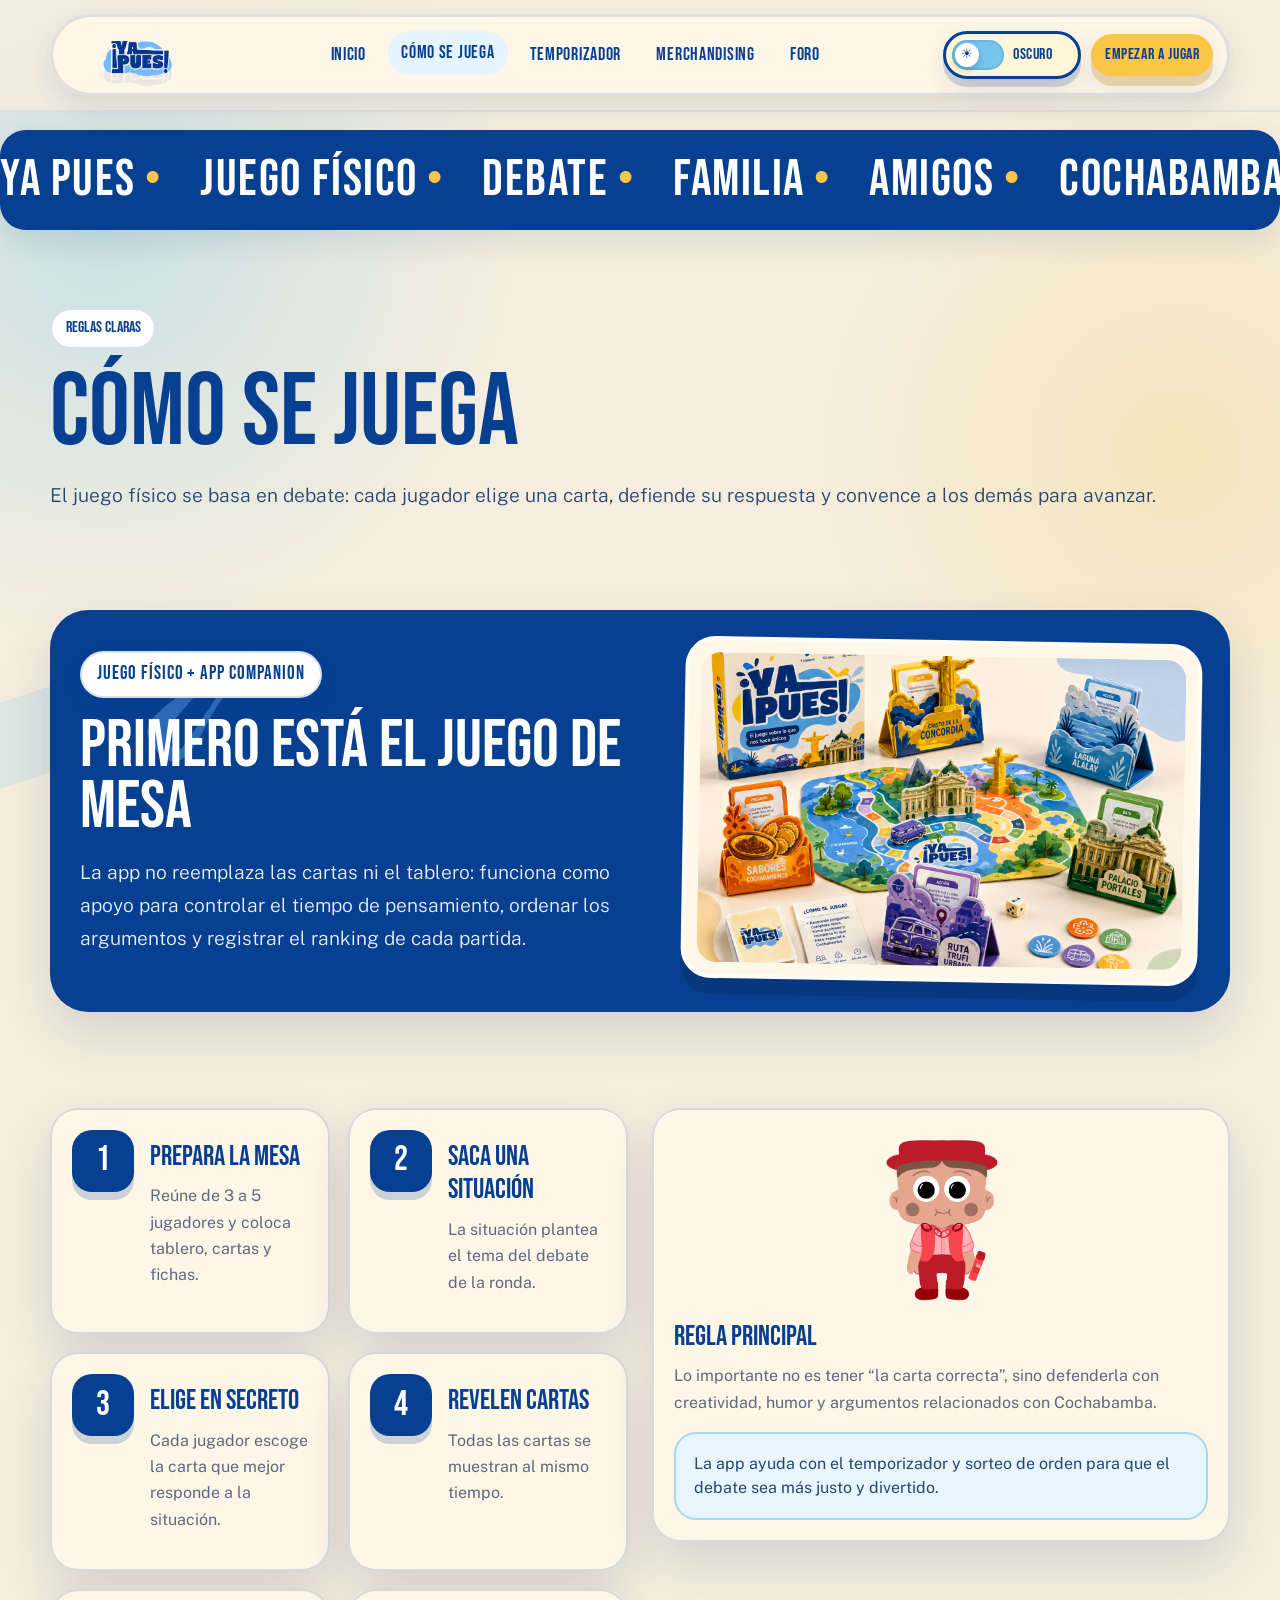
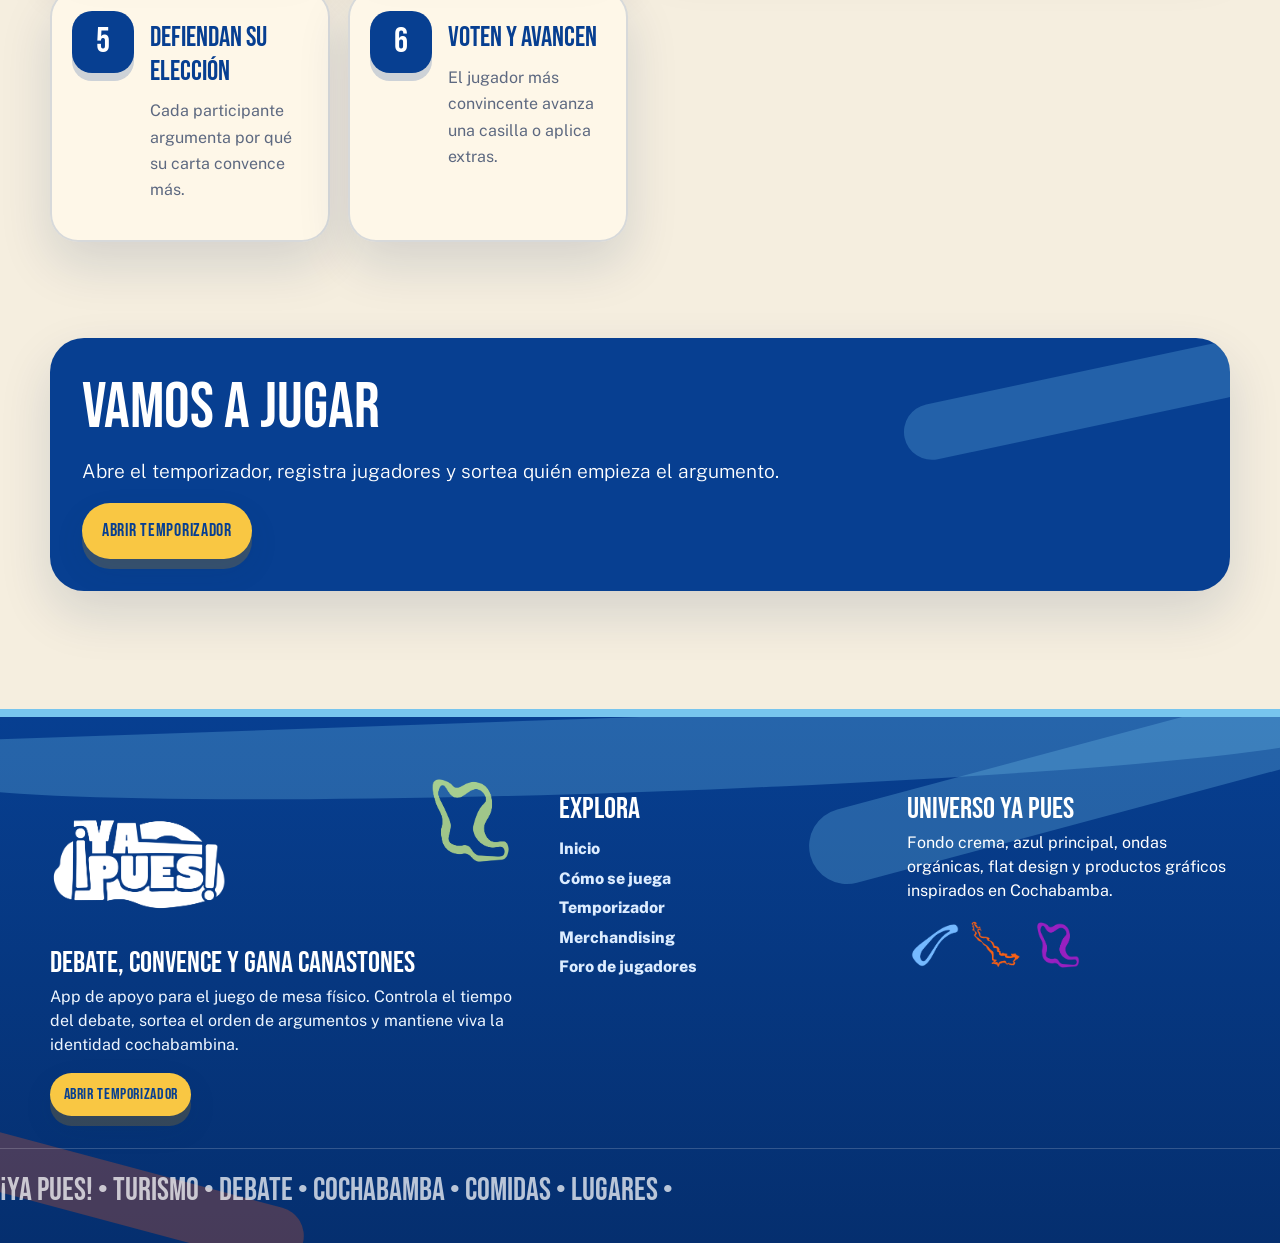
==== commit 9290ccb7: "Restaura imagen de juego físico en como-se-juega sin texto extra" ====
--- a/como-se-juega.html
+++ b/como-se-juega.html
@@ -32,6 +32,9 @@
         <h2 class="section-title">Primero está el juego de mesa</h2>
         <p class="lead">La app no reemplaza las cartas ni el tablero: funciona como apoyo para controlar el tiempo de pensamiento, ordenar los argumentos y registrar el ranking de cada partida.</p>
       </div>
+      <figure class="identity-game-preview">
+        <img src="recursos/identidad.png" alt="Imagen del juego físico Ya Pues" onerror="this.onerror=null;this.src='recursos/portanaipes1.png';this.classList.add('fallback-game-image')">
+      </figure>
     </div>
   </div>
 </section>
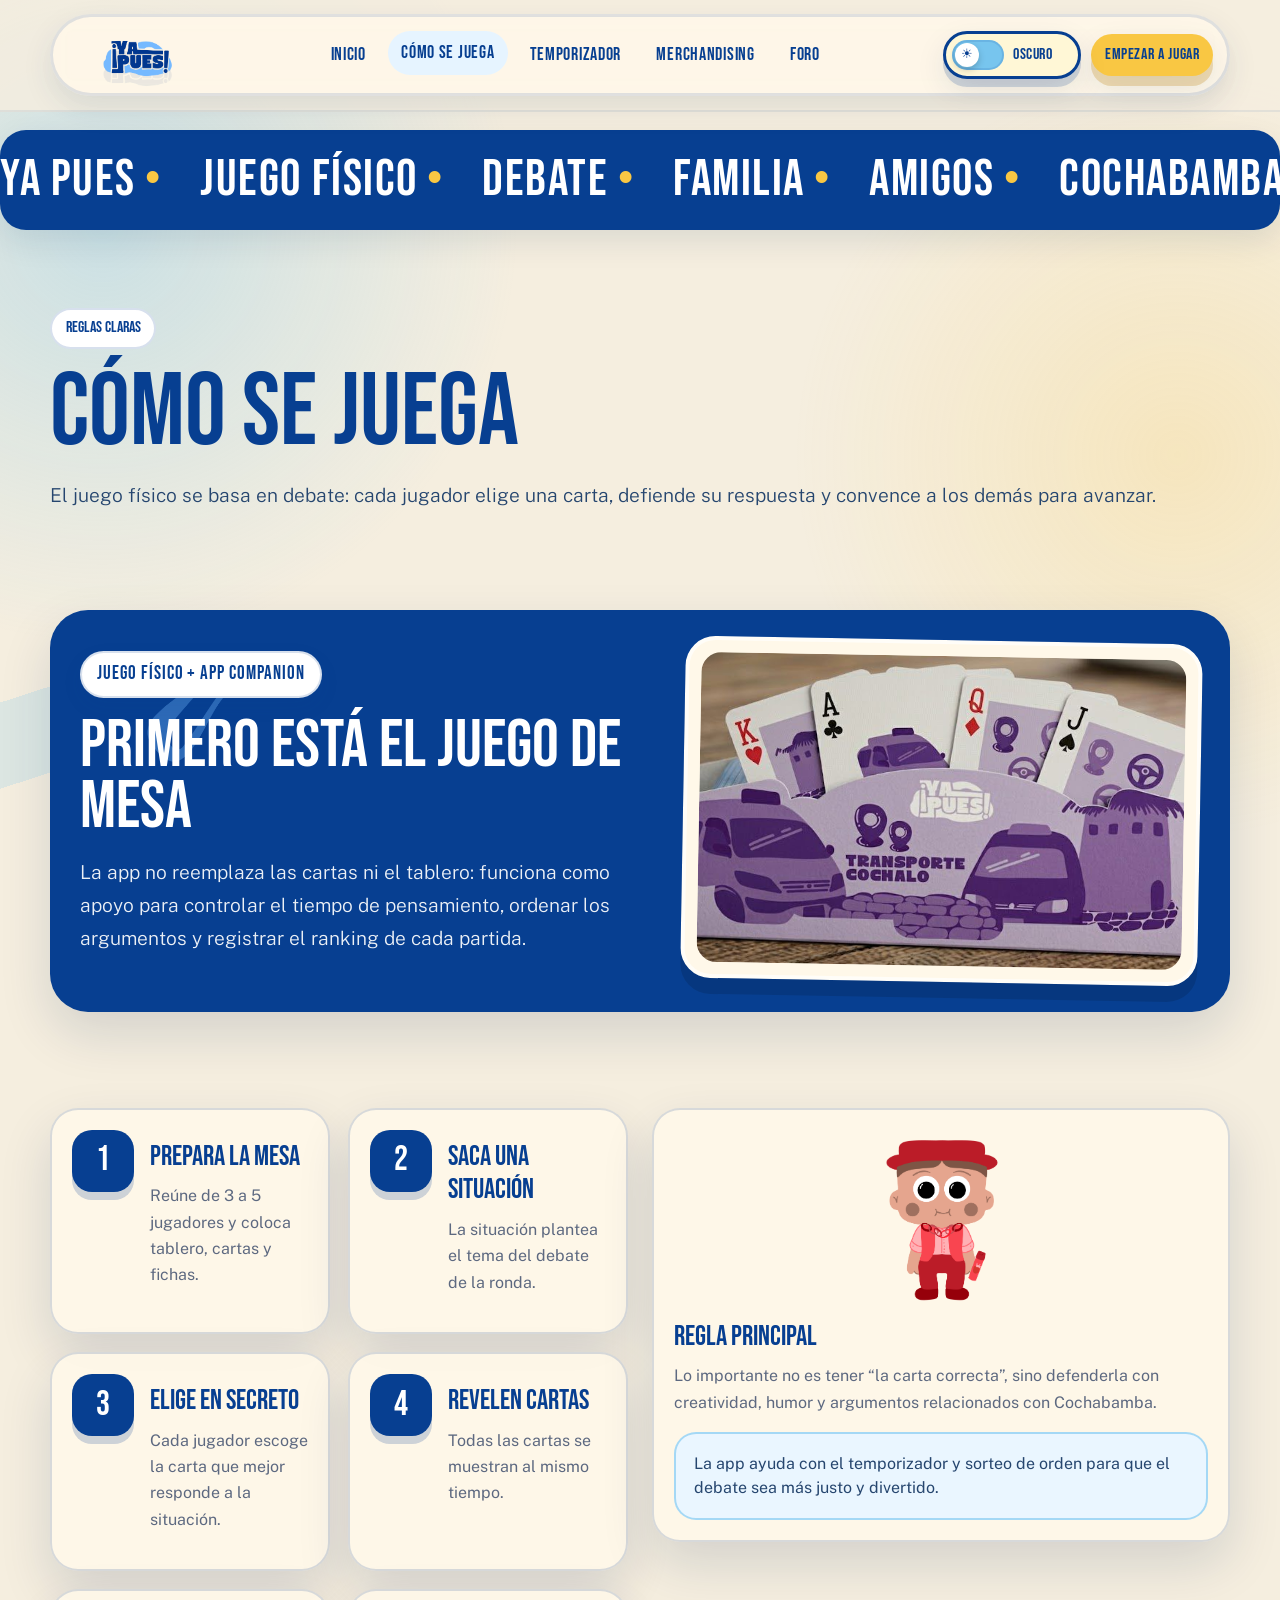
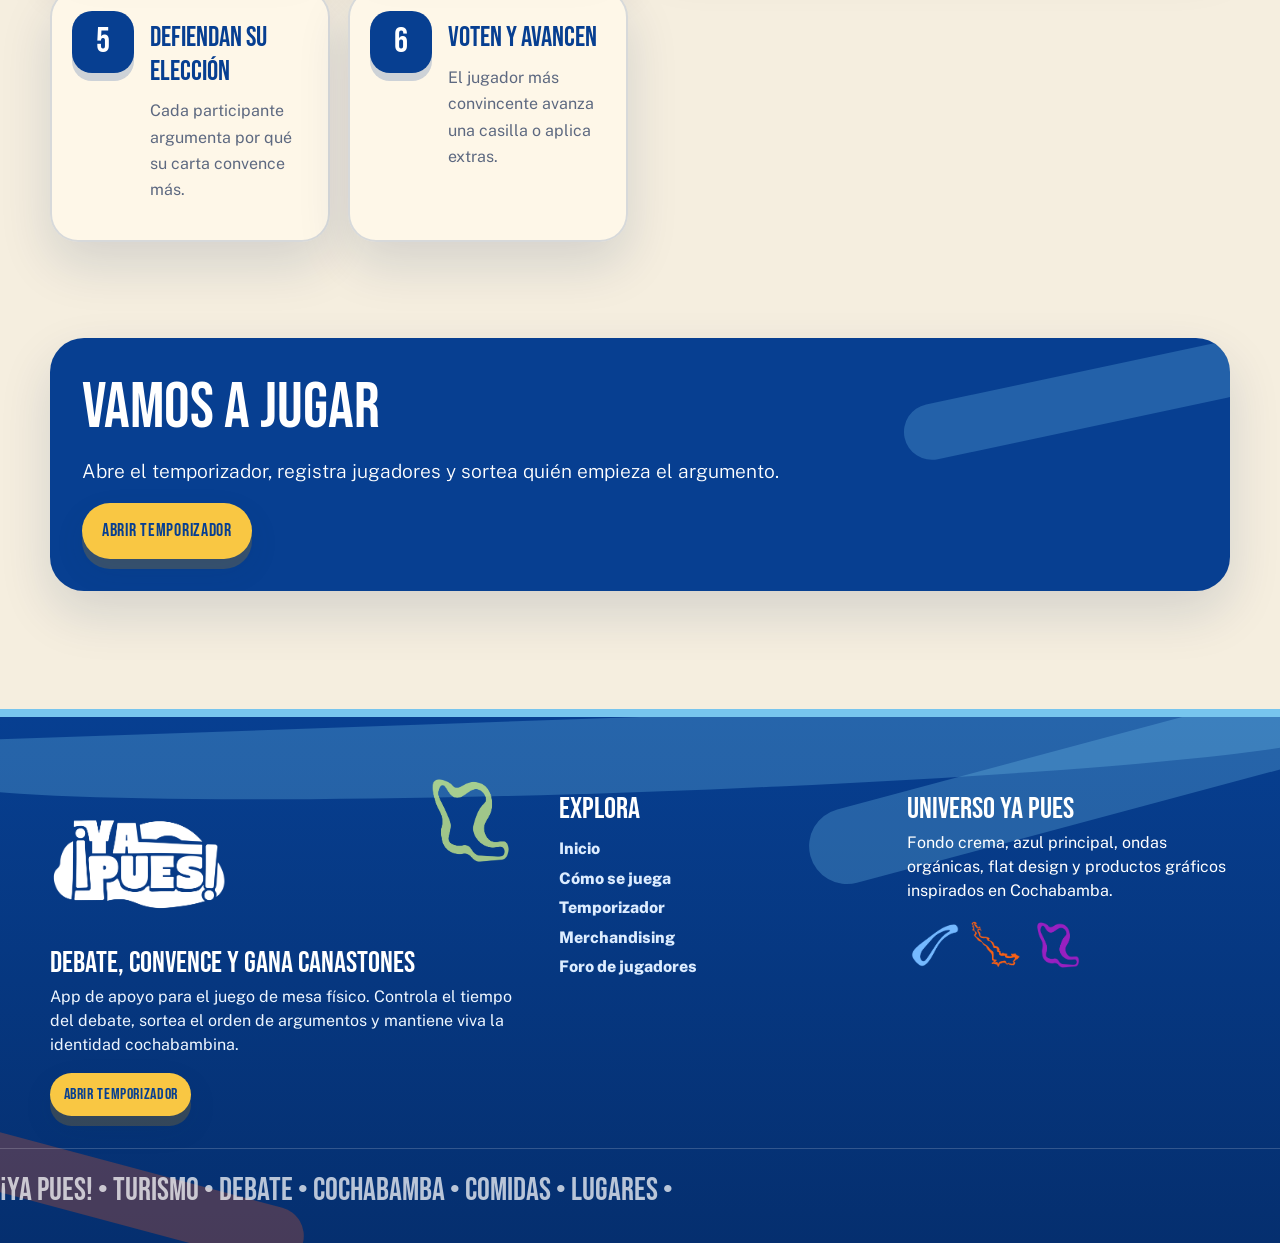
==== commit 59bb9811: "Actualizar recurso de identidad y referencia de imagen" ====
--- a/como-se-juega.html
+++ b/como-se-juega.html
@@ -33,7 +33,7 @@
         <p class="lead">La app no reemplaza las cartas ni el tablero: funciona como apoyo para controlar el tiempo de pensamiento, ordenar los argumentos y registrar el ranking de cada partida.</p>
       </div>
       <figure class="identity-game-preview">
-        <img src="recursos/identidad.png" alt="Imagen del juego físico Ya Pues" onerror="this.onerror=null;this.src='recursos/portanaipes1.png';this.classList.add('fallback-game-image')">
+        <img src="recursos/portanaipes2.jpeg" alt="Imagen del juego físico Ya Pues" onerror="this.onerror=null;this.src='recursos/portanaipes1.png';this.classList.add('fallback-game-image')">
       </figure>
     </div>
   </div>
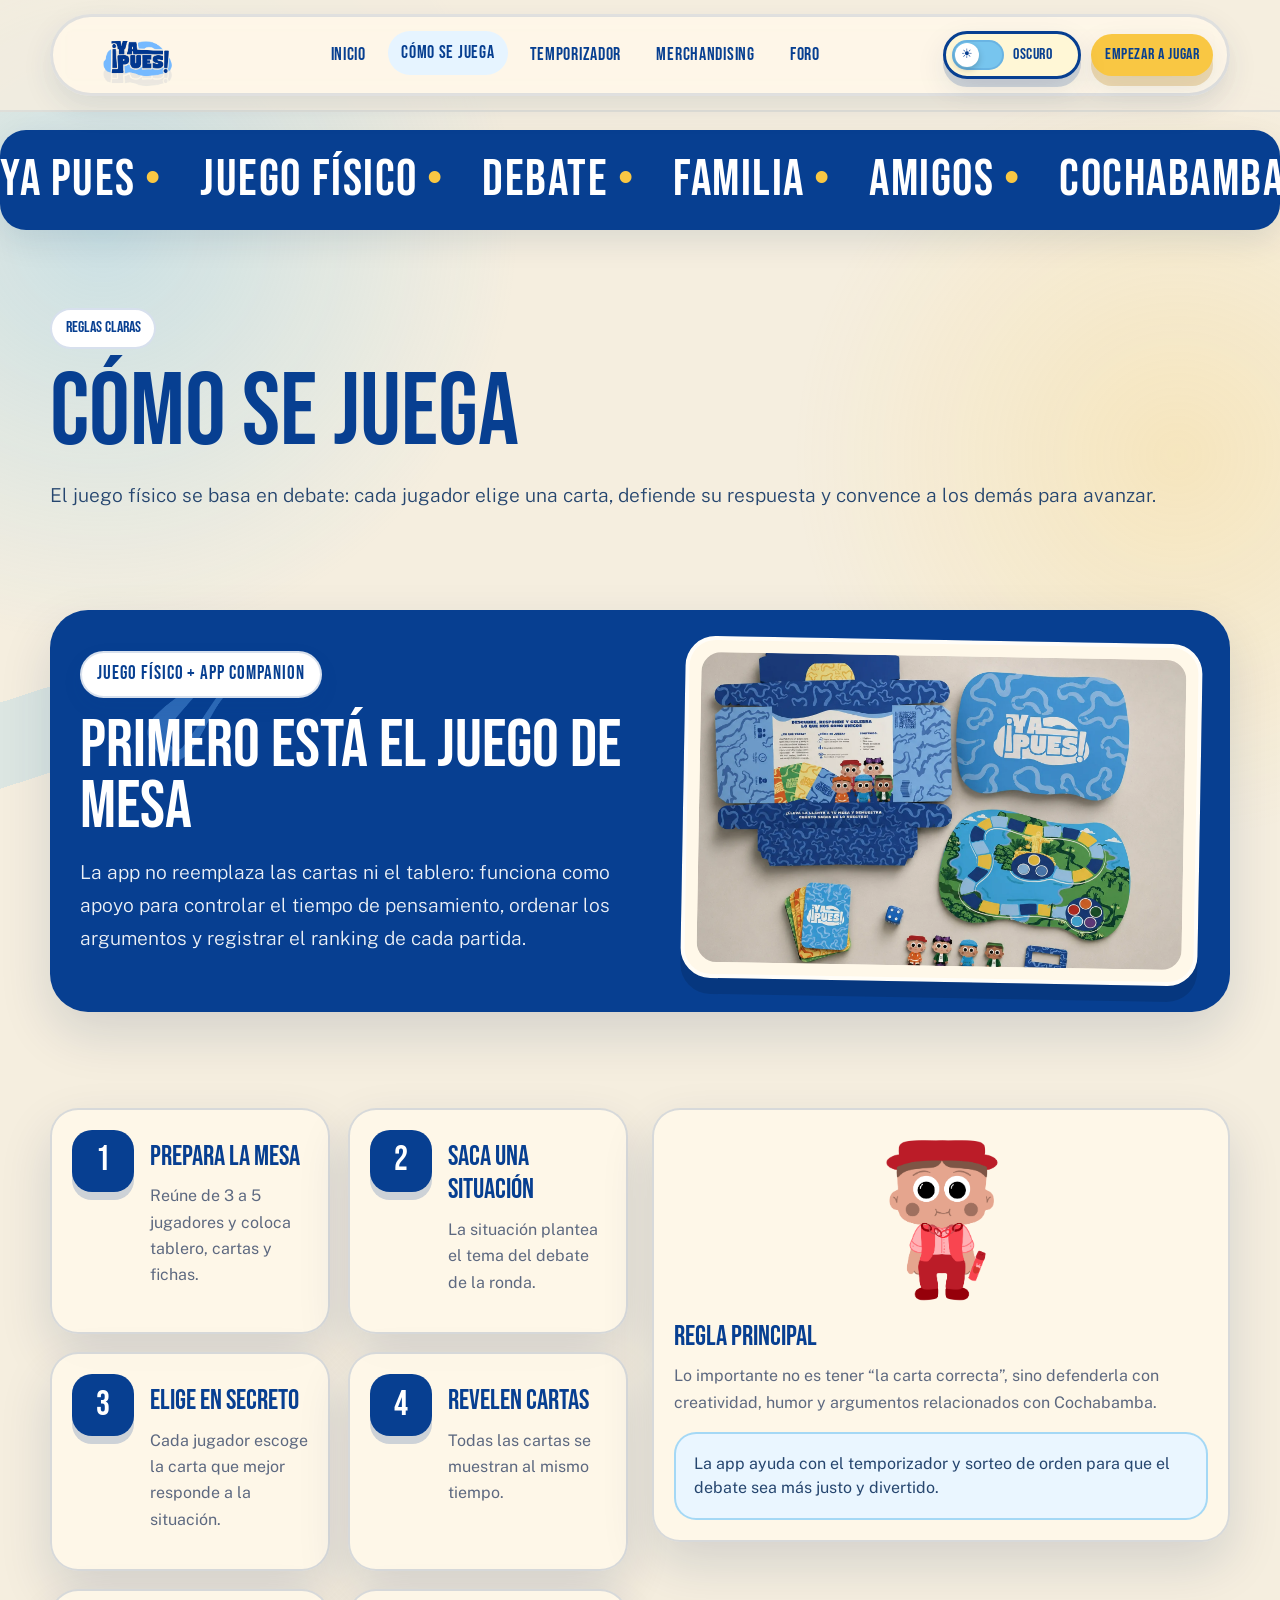
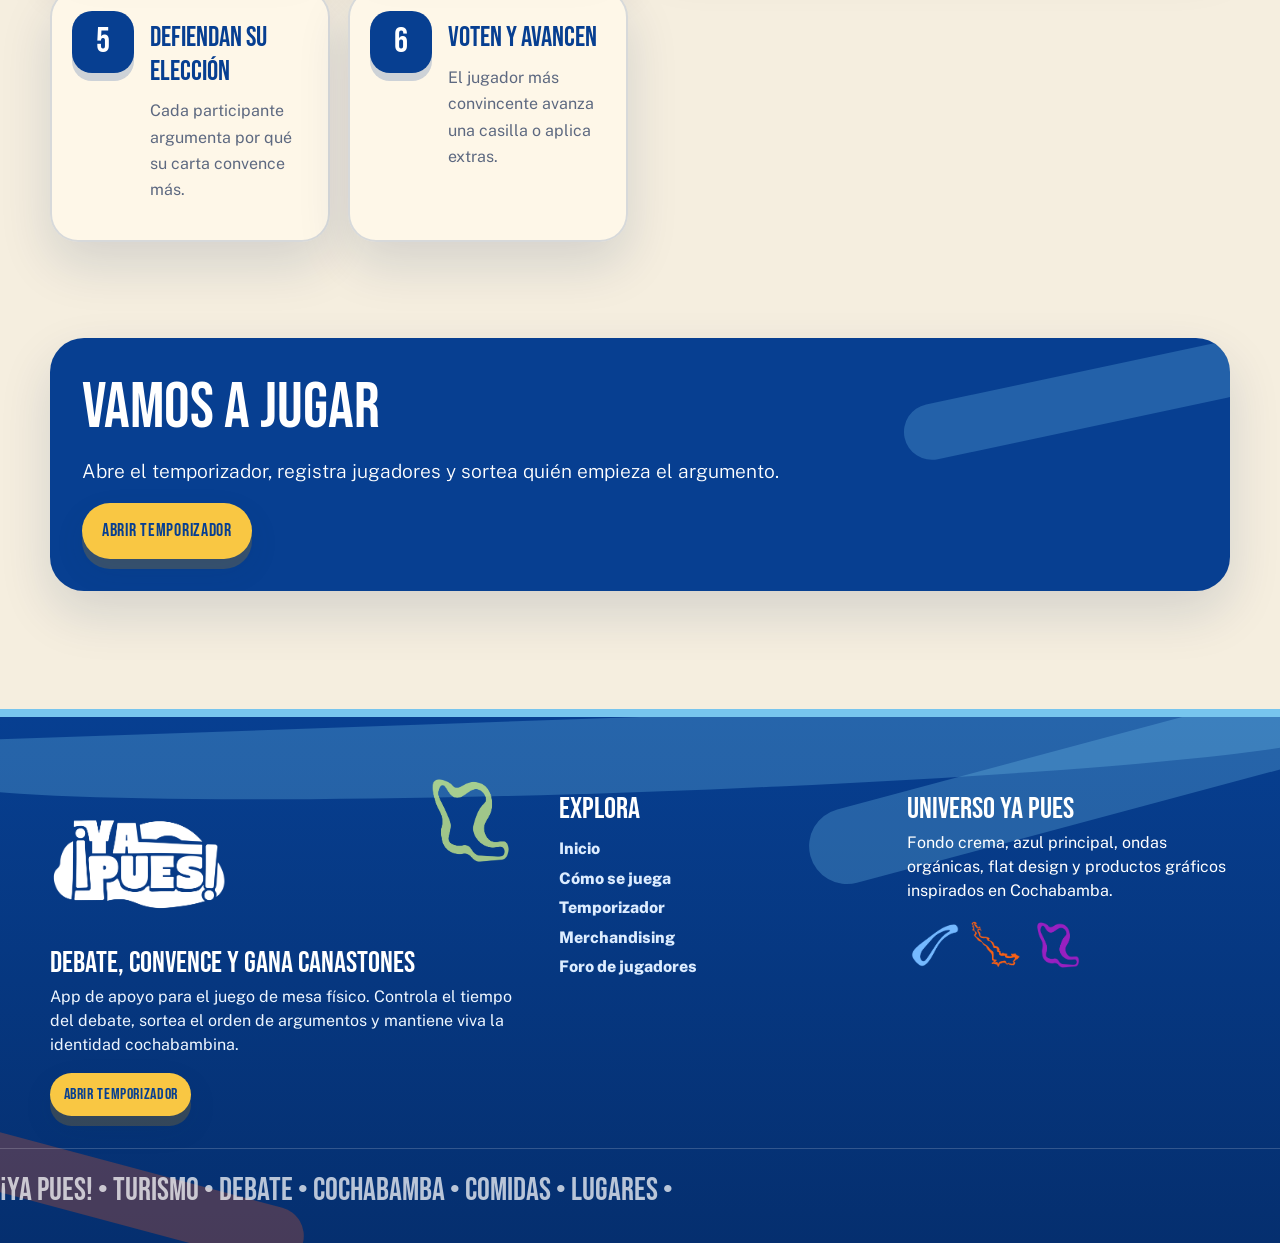
==== commit 5788840f: "Update identidad image and character names" ====
--- a/como-se-juega.html
+++ b/como-se-juega.html
@@ -33,7 +33,7 @@
         <p class="lead">La app no reemplaza las cartas ni el tablero: funciona como apoyo para controlar el tiempo de pensamiento, ordenar los argumentos y registrar el ranking de cada partida.</p>
       </div>
       <figure class="identity-game-preview">
-        <img src="recursos/portanaipes2.jpeg" alt="Imagen del juego físico Ya Pues" onerror="this.onerror=null;this.src='recursos/portanaipes1.png';this.classList.add('fallback-game-image')">
+        <img src="recursos/identidad.png" alt="Imagen de identidad Ya Pues" onerror="this.onerror=null;this.src='recursos/portanaipes1.png';this.classList.add('fallback-game-image')">
       </figure>
     </div>
   </div>
@@ -43,7 +43,7 @@
     <article class="step-card card-yp"><div class="step-number">1</div><div><h3>Prepara la mesa</h3><p>Reúne de 3 a 5 jugadores y coloca tablero, cartas y fichas.</p></div></article><article class="step-card card-yp"><div class="step-number">2</div><div><h3>Saca una situación</h3><p>La situación plantea el tema del debate de la ronda.</p></div></article><article class="step-card card-yp"><div class="step-number">3</div><div><h3>Elige en secreto</h3><p>Cada jugador escoge la carta que mejor responde a la situación.</p></div></article><article class="step-card card-yp"><div class="step-number">4</div><div><h3>Revelen cartas</h3><p>Todas las cartas se muestran al mismo tiempo.</p></div></article><article class="step-card card-yp"><div class="step-number">5</div><div><h3>Defiendan su elección</h3><p>Cada participante argumenta por qué su carta convence más.</p></div></article><article class="step-card card-yp"><div class="step-number">6</div><div><h3>Voten y avancen</h3><p>El jugador más convincente avanza una casilla o aplica extras.</p></div></article>
   </div>
   <aside class="card-yp scroll-reveal delay-2">
-    <img src="recursos/personajes (2).png" alt="Personaje Carnavalito" style="height:180px;object-fit:contain;margin:auto">
+    <img src="recursos/personajes (2).png" alt="Personaje Comparsita" style="height:180px;object-fit:contain;margin:auto">
     <h3>Regla principal</h3><p>Lo importante no es tener “la carta correcta”, sino defenderla con creatividad, humor y argumentos relacionados con Cochabamba.</p>
     <div class="helper-note mt-3">La app ayuda con el temporizador y sorteo de orden para que el debate sea más justo y divertido.</div>
   </aside>
